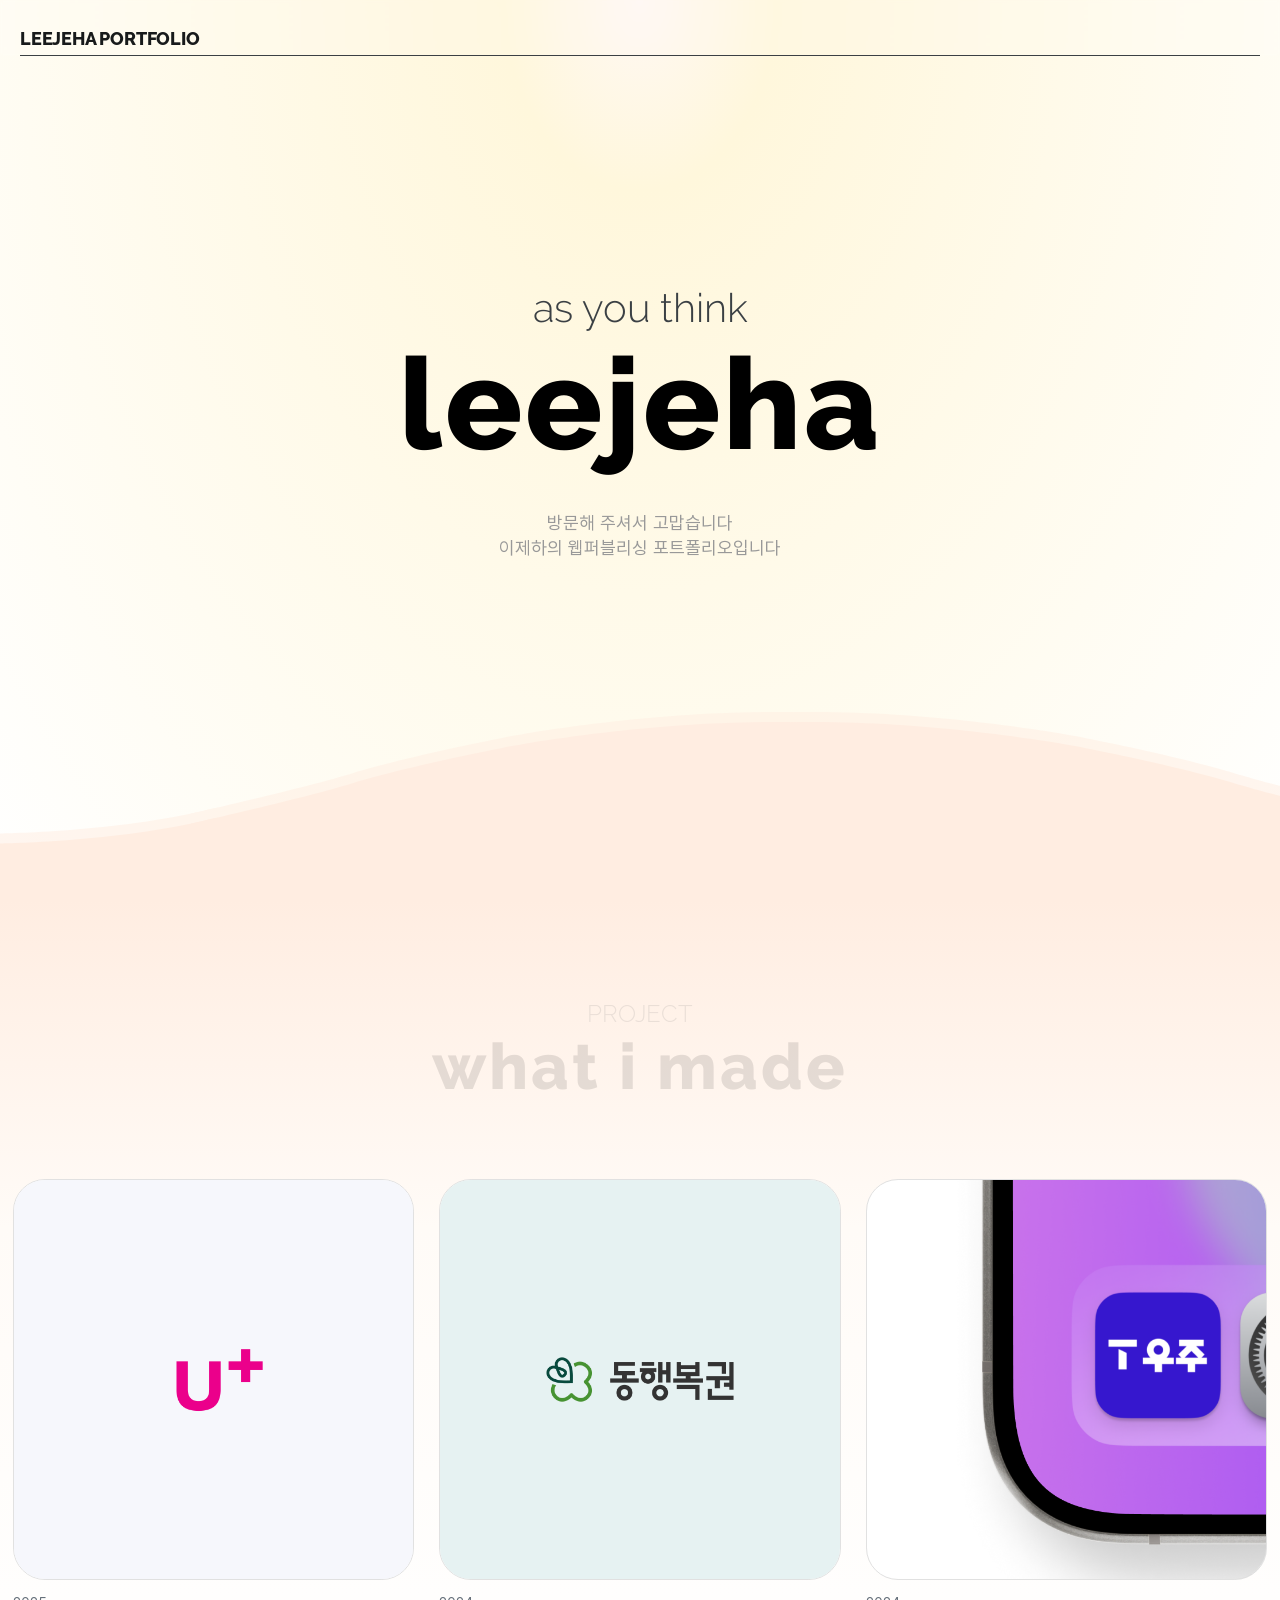
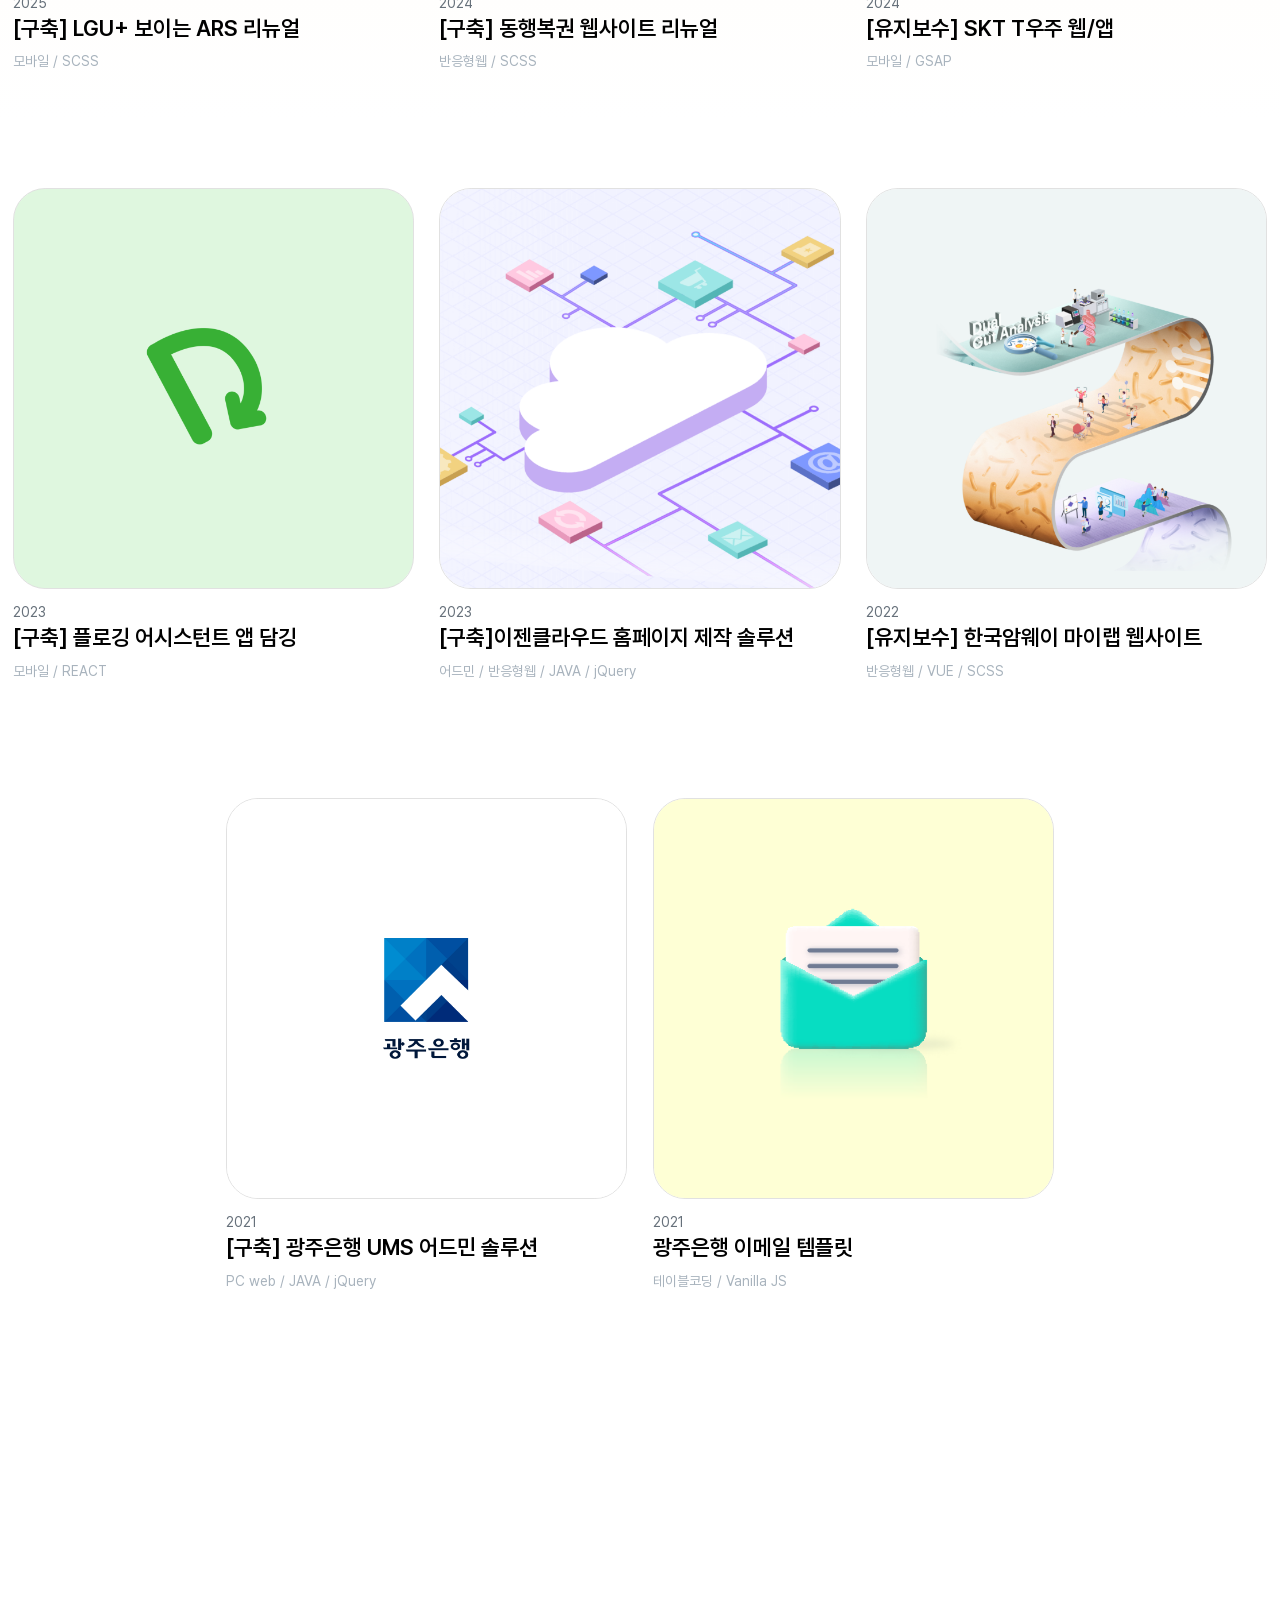
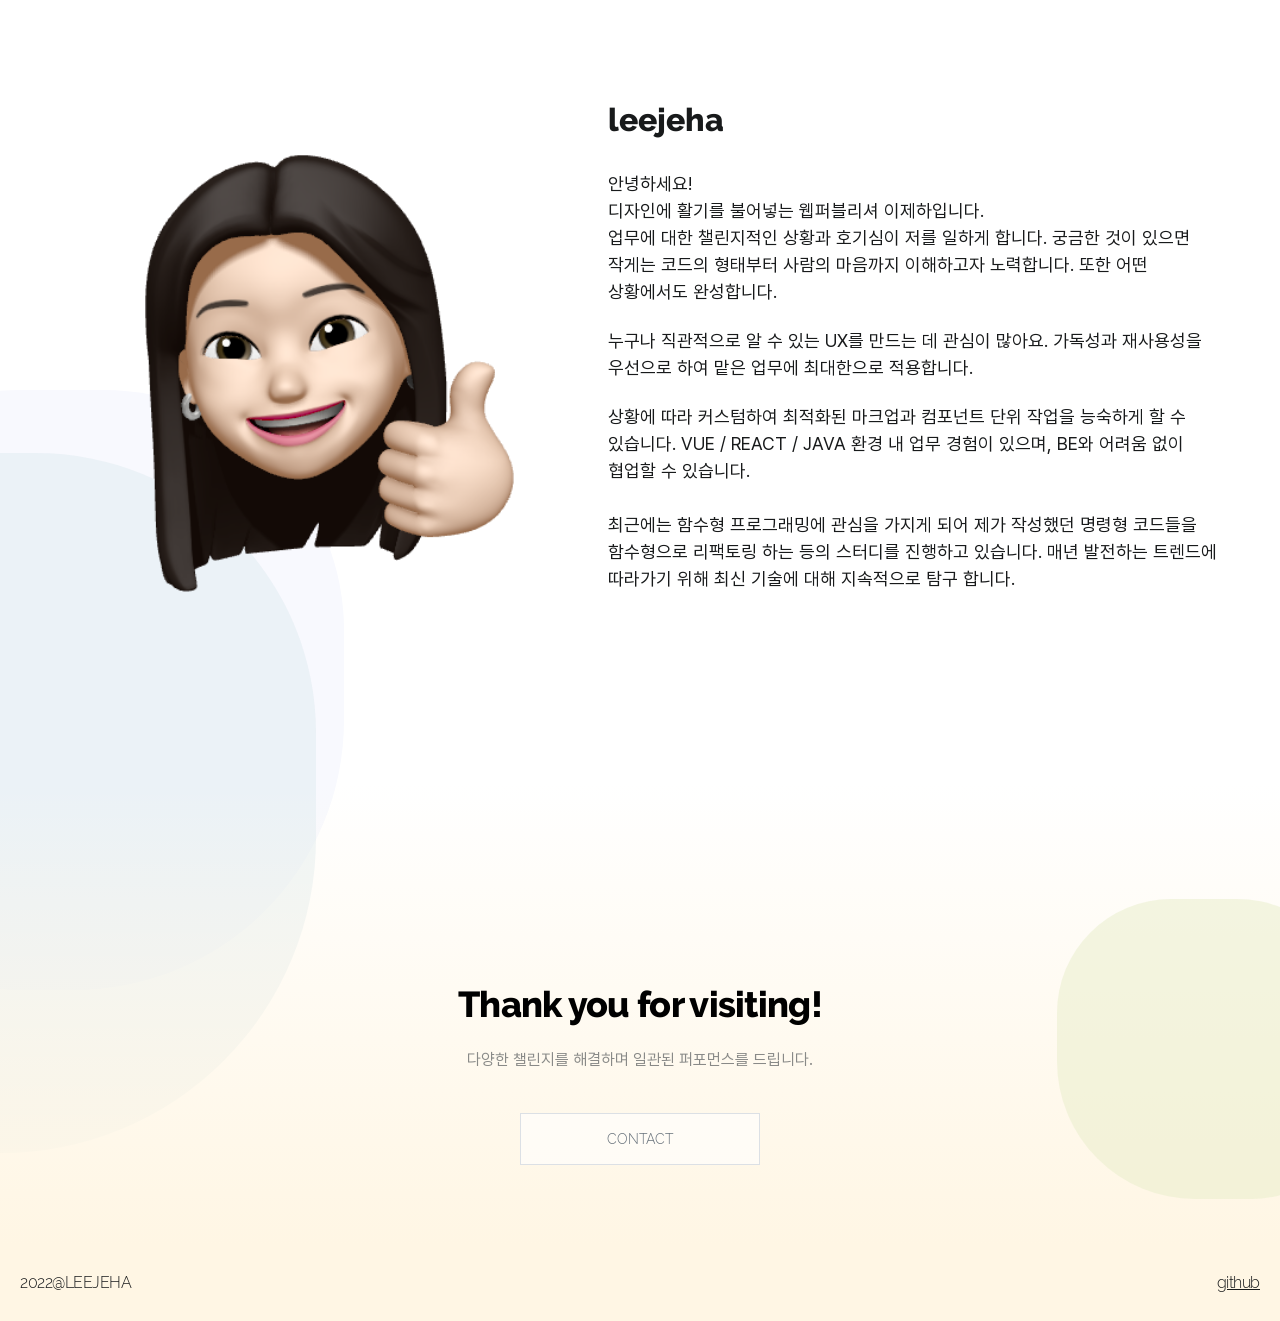
==== index.html @ d9516c5d "section profile 문구수정 2" ====
<!DOCTYPE html>
<html lang="ko">
  <head>
    <meta charset="UTF-8">
    <meta http-equiv="x-ua-compatible" content="IE=EDGE">
    <meta name="viewport" content="width=device-width, initial-scale=1">
    <meta name="Author" content="이제하leejeha">
    <meta name="keywords" content="웹퍼블리싱 , web publishing , 반응형 웹, 반응형 , 마크업, 이제하의 포트폴리오 , 웹 퍼블리셔 , 경력 웹 퍼블리셔 , 포트폴리오 , 웹 퍼블리싱 포트폴리오, 웹 퍼블리셔 포트폴리오 , UI , UX">
    <meta name="description" content="웹퍼블리셔 이제하의 포트폴리오입니다. 궁금하지 않더라도 한번쯤 방문 해보실래요?">
    <title>LeeJeha portfolio</title>
    <link rel="apple-touch-icon" sizes="120x120" href="apple-touch-icon.png">
    <link rel="icon" type="image/png" sizes="32x32" href="favicon-32x32.png">
    <link rel="icon" type="image/png" sizes="16x16" href="favicon-16x16.png">
    <link rel="shortcut icon" href="favicon.ico" type="image/x-icon">

    <link rel="stylesheet" href="css/common.css">
    <link rel="stylesheet" href="css/main.css">

    <script src="js/jquery-3.4.1.min.js"></script>
    <script src="js/jquery-migrate-1.4.1.min.js"></script>
    <script src="js/main.js"></script>
    <script async>
      window.onload = function(){
        $("#loading").hide();
      }
    </script>
  </head>
  <body>
    <div id="loading" class="load-bg">
      <img src="img/loading.gif" alt="loading" width="100" height="100">
    </div>
    <div id="wrap">

		<div class="header-container">
			<header class="main-header">
				<h1 class="txt-logo">
					<a href="/" class="">LEEJEHA PORTFOLIO</a>
				</h1>
				<nav class="gnb-list">
					<ul>
						<li></li>
						<li></li>
						<li></li>
					</ul>
				</nav>
			</header>
		</div>
	
		<main class="content-container">
			<section class="section-cont intro">
				<div class="title-wrap box-ani tran02">
					<span class="title-sub">as you think</span>
					<strong class="title-main">leejeha</strong>
					<div class="desc-wrap">
						<p class="txt-desc">
							방문해 주셔서 고맙습니다<br />
							이제하의 웹퍼블리싱 포트폴리오입니다
						</p>
					</div>
				</div>
				<div class="ani-base">
					<div class="ani-wave"></div>
					<div class="ani-wave"></div>
				</div>
			</section>
	
			<section class="section-cont project">
				<div class="title-wrap box-ani top-bottom tran02">
					<strong class="title-sub">PROJECT</strong>
					<strong class="title-main">what i made</strong>
				</div>
				<div class="project-container">
					<ul class="list-project box-ani top-bottom">
						<li>
							<a href="https://panoramic-vertebra-c48.notion.site/LGU-ARS-1-1ebea56a528d80638b5bedf749637df4?pvs=4">
								<div class="thumb-box">
									<img src="./img/thumb/thumb_lgu.png" alt="lgu">
								</div>
								<div class="thumb-title-box">
									<span class="project-year">2025</span>
									<strong class="thumb-title">[구축] LGU+ 보이는 ARS 리뉴얼</strong>
									<p class="desc">모바일 / SCSS</p>
								</div>
							</a>
						</li>
						<li>
							<a href="https://panoramic-vertebra-c48.notion.site/1ebea56a528d80deb8c7caf7f2afd7ff?pvs=4">
								<div class="thumb-box">
									<img src="./img/thumb/thumb_dhbk.png" alt="동행복권">
								</div>
								<div class="thumb-title-box">
									<span class="project-year">2024</span>
									<strong class="thumb-title">[구축] 동행복권 웹사이트 리뉴얼</strong>
									<p class="desc">반응형웹 / SCSS</p>
								</div>
							</a>
						</li>

						<li>
							<a href="https://panoramic-vertebra-c48.notion.site/T-1ebea56a528d802996a1d77fb3125028?pvs=4">
								<div class="thumb-box">
									<img src="./img/thumb/thumb_tuniv.png" alt="플엑">
								</div>
								<div class="thumb-title-box">
									<span class="project-year">2024</span>
									<strong class="thumb-title">[유지보수] SKT T우주 웹/앱</strong>
									<p class="desc">모바일 / GSAP</p>
								</div>
							</a>
						</li>

						<li>
							<a href="https://panoramic-vertebra-c48.notion.site/1ebea56a528d808cac7fdbbd32b1e789?pvs=4">
								<div class="thumb-box">
									<img src="./img/thumb/thumb_dam.png" alt="담깅">
								</div>
								<div class="thumb-title-box">
									<span class="project-year">2023</span>
									<strong class="thumb-title">[구축] 플로깅 어시스턴트 앱 담깅</strong>
									<p class="desc">모바일 / REACT</p>
								</div>
							</a>
						</li>
						<li>
							<a href="https://panoramic-vertebra-c48.notion.site/1ebea56a528d80348ac6c0e8b8ece196?pvs=4">
								<div class="thumb-box">
										<img src="./img/thumb/thumb_ez.png" alt="이젠클라우드">
								</div>
								<div class="thumb-title-box">
									<span class="project-year">2023</span>
									<strong class="thumb-title">[구축]이젠클라우드 홈페이지 제작 솔루션</strong>
									<p class="desc">어드민 / 반응형웹 / JAVA / jQuery</p>
								</div>
							</a>
						</li>
						<li>
							<a href="https://panoramic-vertebra-c48.notion.site/1ebea56a528d8080a77ef21197bda5a1?pvs=4">
								<div class="thumb-box">
									<img src="./img/thumb/thumb_mlb.png" alt="마이랩">
								</div>
								<div class="thumb-title-box">
									<span class="project-year">2022</span>
									<strong class="thumb-title">[유지보수] 한국암웨이 마이랩 웹사이트</strong>
									<p class="desc">반응형웹 / VUE / SCSS</p>
								</div>
							</a>
						</li>
						<li>
							<a href="https://panoramic-vertebra-c48.notion.site/1ebea56a528d800da89bf86346182e1b?pvs=4">
								<div class="thumb-box">
									<img src="./img/thumb/thumb_kj.png" alt="광주은행">
								</div>
								<div class="thumb-title-box">
									<span class="project-year">2021</span>
									<strong class="thumb-title">[구축] 광주은행 UMS 어드민 솔루션</strong>
									<p class="desc">PC web / JAVA / jQuery</p>
								</div>
							</a>
						</li>
						<li>
							<a href="https://panoramic-vertebra-c48.notion.site/1ebea56a528d80198fefce90e5292484?pvs=4">
								<div class="thumb-box">
									<img src="./img/thumb/thumb_kjmail.png" alt="이메일템플릿">
								</div>
								<div class="thumb-title-box">
									<span class="project-year">2021</span>
									<strong class="thumb-title">광주은행 이메일 템플릿</strong>
									<p class="desc">테이블코딩 / Vanilla JS</p>
								</div>
							</a>
						</li>
					</ul>
				</div>
			</section>
	
			<section class="section-cont profile">
				<div class="profile-wrap">
					<div class="thumb-box box-ani bottom-top">
						<img src="./img/mimo_0419-3.png" alt="프로필">
					</div>
					<div class="profile-txt-box box-ani bottom-top tran06">
						<div class="profile-title">
							<strong>leejeha</strong>
						</div>
						<p>
							안녕하세요!<br />
							디자인에 활기를 불어넣는 웹퍼블리셔 이제하입니다.<br />
							업무에 대한 챌린지적인 상황과 호기심이 저를 일하게 합니다. 궁금한 것이 있으면 작게는 코드의 형태부터 사람의 마음까지 이해하고자 노력합니다.
							또한 어떤 상황에서도 완성합니다.
						</p>
						<p>
							누구나 직관적으로 알 수 있는 UX를 만드는 데 관심이 많아요.
							가독성과 재사용성을 우선으로 하여 맡은 업무에 최대한으로 적용합니다.
						</p>
						<p>
							상황에 따라 커스텀하여 최적화된 마크업과 컴포넌트 단위 작업을 능숙하게 할 수 있습니다.
							VUE / REACT / JAVA 환경 내 업무 경험이 있으며, BE와 어려움 없이 협업할 수 있습니다.
							<br />
							<br />
							최근에는 함수형 프로그래밍에 관심을 가지게 되어 제가 작성했던 명령형 코드들을 함수형으로 리팩토링 하는 등의 스터디를 진행하고 있습니다.
							매년 발전하는 트렌드에 따라가기 위해 최신 기술에 대해 지속적으로 탐구 합니다.
						</p>
					</div>
				</div>
			</section>

			<section class="section-cont contact">
				<div class="contact-wrap">
					<h2 class="title-main box-ani top-bottom">Thank you for visiting!</h2>
					<p class="title-sub box-ani bottom-top">
						다양한 챌린지를 해결하며 일관된 퍼포먼스를 드립니다.
					</p>
					<a href="mailto:leejeha.dev@gmail.com" class="btn big">
						<span class="txt">
							CONTACT
						</span>
						<span class="btn-bg"></span>
					</a>
				</div>
			</section>

		</main>
	
		<footer class="footer">
			<p class="txt-copyright">2022@LEEJEHA</p>
			<div class="link-wrap">
				<a href="https://github.com/jeha-dev" target="_blank">github</a>
			</div>
		</footer>

    </div>
  </body>

</html>
---- css/common.css ----
@charset "UTF-8";
/*======================================
	Reset
======================================*/
/* http://meyerweb.com/eric/tools/css/reset/ 
	v2.0 | 20110126
	License: none (public domain)
*/
html, body, div, span, applet, object, iframe,
h1, h2, h3, h4, h5, h6, p, blockquote, pre,
a, abbr, acronym, address, big, cite, code,
del, dfn, em, img, ins, kbd, q, s, samp,
small, strike, strong, sub, sup, tt, var,
b, u, i, center,
dl, dt, dd, ol, ul, li,
fieldset, form, label, legend,
table, caption, tbody, tfoot, thead, tr, th, td,
article, aside, canvas, details, embed,
figure, figcaption, footer, header, hgroup,
menu, nav, output, ruby, section, summary,
time, mark, audio, video {
  margin: 0;
  padding: 0;
  border: 0;
  vertical-align: baseline;
  box-sizing: border-box;
  -webkit-box-sizing: border-box;
  -moz-box-sizing: border-box;
}

/* HTML5 display-role reset for older browsers */
article, aside, details, figcaption, figure,
footer, header, hgroup, menu, nav, section {
  display: block;
}

body {
  line-height: 1;
}

ol, ul, dl, li {
  list-style: none;
  margin-block-start: 0;
  margin-block-end: 0;
  margin-bottom: 0;
  padding-inline-start: 0;
}

blockquote, q {
  quotes: none;
}

blockquote:before, blockquote:after, q:before, q:after {
  content: "";
  content: none;
}

table {
  border-collapse: collapse;
  border-spacing: 0;
  vertical-align: middle;
}

i, em, address {
  font-style: normal;
  font-weight: normal;
}

input, textarea, select, button {
  vertical-align: middle;
}

input {
  padding: 0;
}

input:focus {
  outline: none;
}

a {
  text-decoration: none;
  color: inherit;
}

legend {
  font-size: 0;
  text-indent: -9999px;
}

@font-face {
  font-family: "Pretendard";
  font-weight: 900;
  src: url(../font/Pretendard-Black.woff2) format("woff2");
}
@font-face {
  font-family: "Pretendard";
  font-weight: 700;
  src: url(../font/Pretendard-Bold.woff2) format("woff2");
}
@font-face {
  font-family: "Pretendard";
  font-weight: 600;
  src: url(../font/Pretendard-SemiBold.woff2) format("woff2");
}
@font-face {
  font-family: "Pretendard";
  font-weight: 500;
  src: url(../font/Pretendard-Medium.woff2) format("woff2");
}
@font-face {
  font-family: "Pretendard";
  font-weight: 400;
  src: url(../font/Pretendard-Regular.woff2) format("woff2");
}
/* Raleway */
@font-face {
  font-family: "Raleway";
  font-style: normal;
  font-weight: 300;
  src: url(../font/Raleway-Light.woff2) format("woff2");
}
@font-face {
  font-family: "Raleway";
  font-style: normal;
  font-weight: 800;
  src: url(../font/Raleway-ExtraBold.woff2) format("woff2");
}
/* ============= mixin 모음 ============= */
/* ============= mixin 모음 ============= */
.btn {
  position: relative;
  overflow: hidden;
  display: flex;
  align-items: center;
  justify-content: center;
  flex-direction: row;
  height: 3.8rem;
  line-height: 38px;
  padding: 0 12px;
  background: rgba(255, 255, 255, 0.6);
  vertical-align: middle;
  border: 0.1rem solid #DCE0E5;
}
.btn .txt {
  position: relative;
  color: #66707A;
  font-family: "Raleway";
  font-style: normal;
  font-weight: 300;
  font-size: 1.4rem;
  text-align: center;
  z-index: 1;
}
.btn .btn-bg {
  position: absolute;
  top: 0;
  left: 0;
  width: 100%;
  height: 100%;
  background: rgb(255, 255, 255);
  transform: translateX(-100%);
  transition: transform 0.3s cubic-bezier(0.5, 1, 0.89, 1);
  z-index: 0;
}
.btn:active, .btn:hover {
  border-color: #3B4044;
}
.btn:active .txt, .btn:hover .txt {
  color: #181A1B;
}
.btn:active .btn-bg, .btn:hover .btn-bg {
  transform: translateX(0);
}

.btn.big {
  min-width: 24rem;
  height: 5.2rem;
  font-size: 1.6rem;
  margin: auto;
}

/* text-link */
.text-link {
  position: absolute;
  bottom: -60px;
  left: 0;
  text-align: left;
  color: rgb(249, 152, 78);
  font-size: 1.6rem;
  font-family: "Pretendard";
  font-weight: 500;
  text-decoration: underline;
}
@media screen and (max-width: 720px) {
  .text-link {
    bottom: -5%;
  }
}

/* ============= mixin 모음 ============= */
/* scroll  common animation */
.box-ani {
  -webkit-transition: transform 1s ease, opacity 1s ease;
  -moz-transition: transform 1s ease, opacity 1s ease;
  -ms-transition: transform 1s ease, opacity 1s ease;
  -o-transition: transform 1s ease, opacity 1s ease;
  transition: transform 1s ease, opacity 1s ease;
  opacity: 0;
}

.tran02 {
  -webkit-transition-delay: 0.28s;
  -moz-transition-delay: 0.28s;
  -ms-transition-delay: 0.28s;
  -o-transition-delay: 0.28s;
  transition-delay: 0.28s;
}

.tran04 {
  -webkit-transition-delay: 0.4s;
  -moz-transition-delay: 0.4s;
  -ms-transition-delay: 0.4s;
  -o-transition-delay: 0.4s;
  transition-delay: 0.4s;
}

.tran06 {
  -webkit-transition-delay: 0.6s;
  -moz-transition-delay: 0.6s;
  -ms-transition-delay: 0.6s;
  -o-transition-delay: 0.6s;
  transition-delay: 0.6s;
}

.bottom-top {
  transform: translate(0, 30px);
  -webkit-transform: translate(0, 30px);
  -moz-transform: translate(0, 30px);
  -ms-transform: translate(0, 30px);
  -o-transform: translate(0, 30px);
}

.left-right {
  transform: translate(50px, 0);
  -webkit-transform: translate(50px, 0);
  -moz-transform: translate(50px, 0);
  -ms-transform: translate(50px, 0);
  -o-transform: translate(50px, 0);
}

.right-left {
  transform: translate(30px, 0);
  -webkit-transform: translate(30px, 0);
  -moz-transform: translate(30px, 0);
  -ms-transform: translate(30px, 0);
  -o-transform: translate(30px, 0);
}

.top-bottom {
  transform: translate(0, 50px);
  -webkit-transform: translate(0, 50px);
  -moz-transform: translate(0, 50px);
  -ms-transform: translate(0, 50px);
  -o-transform: translate(0, 50px);
}

.aniload {
  transform: translate(0, 0);
  -webkit-transform: translate(0, 0);
  -moz-transform: translate(0, 0);
  -ms-transform: translate(0, 0);
  -o-transform: translate(0, 0);
  opacity: 1;
}

/* ============= mixin 모음 ============= */
/* form reset */
input, select, textarea {
  background: transparent;
  border: none;
}

input {
  margin: 0;
  padding: 0;
}

input:disabled {
  opacity: 1;
}

input::-webkit-outer-spin-button,
input::-webkit-inner-spin-button {
  -webkit-appearance: none;
  margin: 0;
}

input[type=number] {
  -moz-appearance: textfield;
}

textarea {
  width: 100%;
  height: 120px;
  padding: 10px;
  color: #2e2e2e;
  font-size: 1.6rem;
  font-weight: 500;
  border-bottom: 0.2rem solid #3e3e3e;
  resize: none;
  overflow-y: auto;
}

input[type=text], input[type=password], input[type=number], input[type=email], input[type=search] {
  width: 100%;
  height: 40px;
  padding: 0 10px;
  color: #2e2e2e;
  font-size: 1.6rem;
  font-weight: 500;
  vertical-align: middle;
  border-bottom: 0.2rem solid #3e3e3e;
}

input[type=text]::placeholder, input[type=password]::placeholder, input[type=number]::placeholder, input[type=email]::placeholder, input[type=search]::placeholder, textarea::placeholder {
  color: #2e2e2e;
  font-weight: 500;
}

@media screen and (max-width: 720px) {
  textarea,
  input[type=text], input[type=password], input[type=number], input[type=email], input[type=search] {
    font-size: 1.3rem;
    font-weight: 300;
    border-bottom: 0.2rem solid #3e3e3e;
  }
  input[type=text], input[type=password], input[type=number], input[type=email], input[type=search] {
    margin-bottom: 8px;
  }
}
/* ============= mixin 모음 ============= */
/* header */
.header-container {
  position: fixed;
  top: 0;
  left: 0;
  width: 100%;
  max-width: var(--max-devicewidth);
  height: max-content;
  padding-right: 20px;
  padding-left: 20px;
  background-color: rgba(255, 255, 255, 0.12);
  -webkit-backdrop-filter: blur(0.18rem);
  backdrop-filter: blur(0.18rem);
  z-index: 100;
}

.main-header {
  display: flex;
  align-items: center;
  justify-content: space-between;
  flex-direction: row;
  column-gap: 3px;
  max-width: 100%;
  min-height: 56px;
  max-height: 100%;
  margin: 0 auto;
  padding-top: 22px;
  border-bottom: 0.1rem solid #3B4044;
  transition: transform 0.4s ease-in;
}
.main-header .txt-logo a {
  color: #181A1B;
  font-family: "Raleway";
  font-style: normal;
  font-weight: 800;
  font-size: 1.8rem;
  line-height: var(--lh-120);
  letter-spacing: -0.2px;
}
.main-header .link-email {
  color: #181A1B;
  font-family: "Raleway";
  font-style: normal;
  font-weight: 300;
  font-size: 1.6rem;
}
.main-header .link-email::before {
  content: "";
  display: none;
  width: 24px;
  height: 24px;
  background: url("../img/icon/ico_mail_black.svg") no-repeat bottom/100%;
  vertical-align: middle;
}

@media (max-width: 720px) {
  .header-container {
    padding-left: 16px;
    padding-right: 16px;
  }
  .main-header {
    min-width: 100%;
    max-width: 100%;
    height: 50px;
    margin: 0 auto;
    padding-top: 16px;
  }
  .main-header .logo a {
    font-size: 1.7rem;
  }
  .main-header .link-email {
    font-size: 0;
  }
  .main-header .link-email::before {
    content: "";
    display: inline-block;
  }
}
/* ============= mixin 모음 ============= */
/* footer */
.footer {
  width: 100%;
  padding: 30px 20px;
  background-color: #FFF6E4;
  display: flex;
  align-items: center;
  justify-content: space-between;
  flex-direction: row;
}
.footer .txt-copyright,
.footer .link-wrap a {
  color: #181A1B;
  font-family: "Raleway";
  font-style: normal;
  font-weight: 300;
  font-size: 1.6rem;
  letter-spacing: -0.03em;
}
.footer .link-wrap a {
  margin-left: auto;
  text-decoration: underline;
}

@media (max-width: 720px) {
  .footer {
    padding: 20px 16px;
  }
  .footer .txt-copyright,
  .footer .link-wrap a {
    font-size: 14px;
  }
}
/* ============= mixin 모음 ============= */
/* popup */
.poplayer {
  display: none;
  position: fixed;
  top: 50%;
  right: 0;
  left: 50%;
  bottom: 0;
  transform: translateX(-50%) translateY(-50%);
  width: 680px;
  max-width: 680px;
  height: 600px;
  text-align: center;
  z-index: 100;
}

.poplayer.open {
  display: block;
}

.poplayer .popcont {
  display: flex;
  flex-direction: column;
  max-width: 100%;
  max-height: 600px;
  background-color: #fff;
  border-radius: 12px;
  box-shadow: 0px 6px 12px rgba(0, 0, 0, 0.2);
  overflow-y: auto;
}

.poplayer .popcont::-webkit-scrollbar {
  width: 2px;
}

.poplayer .popcont::-webkit-scrollbar-thumb {
  background-color: #ccc;
  border-radius: 30px;
}

.poplayer .popcont::-webkit-scrollbar-track {
  background-color: #fff;
}

.pop_desc .thumb-box {
  display: flex;
  justify-content: center;
  align-items: center;
  width: 100%;
  margin-bottom: 10px;
  border-top-right-radius: 0;
  background-color: #fff;
}

.pop_desc .port_detail {
  width: 100%;
  height: auto;
  padding: 12px 20px 12px 20px;
  background-color: #fff;
  text-align: left;
}

.pop_desc .port_detail .title {
  margin-bottom: 12px;
  padding-right: 22px;
  font-size: 2.2rem;
  font-weight: 600;
  text-align: left;
}

.pop_desc .port_detail dd {
  font-size: 1.5rem;
  margin-bottom: 15px;
}

.pop_desc .port_detail .unit_name {
  margin-bottom: 6px;
  color: #333;
  font-weight: 500;
}

.pop_desc .port_detail .unit_cont {
  color: #777;
}

.pop_desc .port_detail dd:last-child {
  margin-top: 48px;
}

.pop_desc .port_detail dd:last-child .desc {
  line-height: 28px;
  font-size: 1.7rem;
}

.pop_desc .btn_link {
  margin-top: 0;
}

.poplayer .btn_popclose {
  display: block;
  position: absolute;
  right: 10px;
  top: 10px;
  width: 30px;
  height: 30px;
  border-radius: 50%;
  background: rgba(3, 3, 3, 0.16) url("../img/icon/close.png") no-repeat center/18px;
}

/* ============= mixin 모음 ============= */
/* loading */
.load-bg {
  display: flex;
  justify-content: center;
  align-items: center;
  position: fixed;
  top: 0;
  left: 0;
  width: 100%;
  height: 100%;
  background-color: rgba(0, 0, 0, 0.78);
  text-align: center;
  z-index: 999;
}
.load-bg img {
  z-index: 1000;
}

/* ============= mixin 모음 ============= */
:root {
  /* font style - line height */
  --lh-150: 150%;
  --lh-140: 140%;
  --lh-130: 130%;
  --lh-120: 120%;
  /* iOS 웹뷰 safe area inset  */
  --dt-safeTop: env(safe-area-inset-top);
  --dt-safeBottom: env(safe-area-inset-bottom);
  --dt-safeRight: env(safe-area-inset-right);
  --dt-safeLeft: env(safe-area-inset-left);
  /* viewport */
  --vh: 100%;
  --max-devicewidth: 100vw;
}

html {
  font-size: 10px;
  scroll-behavior: inherit !important;
  overscroll-behavior: inherit !important;
}

* {
  box-sizing: border-box;
  padding: 0;
  margin: 0;
  -webkit-font-smoothing: antialiased;
  -webkit-text-size-adjust: none;
  -moz-text-size-adjust: none;
  text-size-adjust: none;
}

html, body {
  word-wrap: break-word;
  word-break: keep-all;
}

body {
  word-break: keep-all;
  font-family: "Pretendard", system-ui, sans-serif;
}

main, section {
  position: relative;
}

img {
  -webkit-user-drag: none;
  -khtml-user-drag: none;
  -moz-user-drag: none;
  -o-user-drag: none;
  user-drag: none;
}

/* thumbnail */
.thumb-box {
  overflow: hidden;
  background-color: #fff;
  border-radius: 8%;
  border: 0.1rem solid #e1e1e1;
  aspect-ratio: 1/1;
  cursor: pointer;
}
.thumb-box img {
  width: 100%;
  max-width: 100%;
  transform: scale(1);
  transition: transform 0.3s cubic-bezier(0.45, 0, 0.55, 1);
}

/* layout */
.content-container.details {
  background: linear-gradient(#fff3e1 0%, #fffbf7 40%, #fff 100%);
}
.content-container.details > section {
  max-width: 128rem;
  margin: 0 auto;
}
.content-container.details > section.other-project-link {
  max-width: 100%;
}
.content-container.details .contact:before {
  display: none;
}

.section-cont > *:not(.title-wrap) {
  position: relative;
  z-index: 1;
}
.section-cont .title-wrap {
  margin-bottom: 80px;
}
.section-cont .title-sub {
  display: inline-block;
  width: 100%;
  margin-bottom: 6px;
  color: #3B4044;
  font-family: "Raleway";
  font-style: normal;
  font-weight: 300;
  font-size: 2.4rem;
  text-align: center;
  line-height: var(--lh-120);
  opacity: 0.1;
}
.section-cont .title-main {
  display: flex;
  flex-direction: column;
  color: #000000;
  font-family: "Raleway";
  font-style: normal;
  font-weight: 800;
  font-size: 6.4rem;
  letter-spacing: 0.3rem;
  opacity: 0.1;
}
.section-cont.intro {
  display: flex;
  flex-direction: column;
  justify-content: center;
}
.section-cont.intro .title-wrap {
  width: 100%;
  max-width: 128rem;
  margin: 0 auto;
  text-align: center;
}
.section-cont.intro .title-wrap strong {
  font-size: 12.8rem;
  opacity: 1;
}
.section-cont.intro .title-wrap .title-sub {
  margin-bottom: 8px;
  font-size: 4rem;
  opacity: 1;
}
.section-cont.intro .title-wrap .desc-wrap {
  width: 38%;
  margin: 42px auto 0;
}
.section-cont.intro .title-wrap .desc-wrap .txt-desc {
  color: #999;
  font-size: 1.8rem;
  font-weight: 300;
  font-family: "Pretendard";
  line-height: var(--lh-140);
}
.section-cont.intro .title-wrap.aniload {
  transform: translate(0, 8%);
  -webkit-transform: translate(0, 8%);
}
.section-cont.details-intro {
  padding-top: 200px;
  padding-bottom: 20px;
  overflow: hidden;
}

/* contact */
.contact {
  max-width: 100%;
  height: 100%;
  margin: 0 auto;
  background: linear-gradient(transparent, #FFF6E4);
  text-align: center;
  z-index: 1;
}
.contact .contact-wrap {
  display: flex;
  flex-direction: column;
  row-gap: 10px;
  padding: 200px 20px 80px;
  overflow: hidden;
}
.contact .contact-wrap:before {
  content: "";
  display: block;
  position: absolute;
  right: -6%;
  bottom: 10%;
  width: 30rem;
  height: 30rem;
  background-color: rgba(231, 238, 202, 0.5);
  border-top-left-radius: 38%;
  border-top-right-radius: 40%;
  border-bottom-left-radius: 46%;
  border-bottom-right-radius: 35%;
  z-index: 1;
  animation: waves 6s cubic-bezier(0.3, 0.45, 0.54, 0.42) infinite;
}
.contact .title-main {
  margin-bottom: 14px;
  font-size: 3.6rem;
  letter-spacing: -0.07rem;
  line-height: var(--lh-120);
  opacity: 1;
}
.contact .title-sub {
  margin-bottom: 32px;
  font-family: "Pretendard";
  font-weight: 400;
  font-size: 1.6rem;
  line-height: var(--lh-130);
  opacity: 0.6;
}

/* responsive */
@media (max-width: 980px) {
  .section-cont .title-wrap {
    margin-bottom: 32px;
  }
  .section-cont.intro .title-wrap {
    max-width: 100%;
    text-align: left;
    padding-right: 20px;
    padding-left: 60px;
  }
  .section-cont.intro .title-wrap strong {
    font-size: 16.8vw;
  }
  .section-cont.intro .title-wrap .title-sub {
    text-align: left;
    font-size: 5.888vw;
  }
  .section-cont.intro .title-wrap .desc-wrap {
    width: max-content;
    margin-left: auto;
    margin-right: unset;
    padding-right: 60px;
  }
  .section-cont.intro .title-wrap .desc-wrap .txt-desc {
    text-align: left;
  }
  /* contact */
  .contact {
    max-width: 100%;
    height: 100%;
    margin: 0 auto;
    background: linear-gradient(transparent, #FFF6E4);
    text-align: center;
    z-index: 1;
  }
  .contact .contact-wrap {
    display: flex;
    flex-direction: column;
    row-gap: 10px;
    padding: 200px 20px 80px;
    overflow: hidden;
  }
  .contact .contact-wrap:before {
    content: "";
    display: block;
    position: absolute;
    right: -10%;
    bottom: 12%;
    width: 25rem;
    height: 25rem;
    border-top-left-radius: 46%;
    border-top-right-radius: 40%;
    border-bottom-left-radius: 46%;
    border-bottom-right-radius: 45%;
    z-index: 0;
  }
  .contact .title-main {
    margin-bottom: 14px;
    font-size: 6.5vw;
    letter-spacing: -0.07rem;
    opacity: 1;
  }
  .contact .title-sub {
    margin-bottom: 32px;
    font-size: 1.8rem;
    line-height: var(--lh-130);
    opacity: 0.6;
  }
}
@media (max-width: 560px) {
  .section-cont .title-main {
    font-size: 4.4rem;
    letter-spacing: -0.02rem;
  }
  .section-cont .title-sub {
    font-size: 2.2rem;
  }
  .section-cont.intro {
    align-items: center;
  }
  .section-cont.intro .title-wrap {
    padding-left: 20px;
  }
  .section-cont.intro .title-wrap strong {
    font-size: 7.2rem;
  }
  .section-cont.intro .title-wrap .title-sub {
    font-size: 2.8rem;
  }
  .section-cont.intro .title-wrap .desc-wrap {
    margin-top: 24px;
    padding-right: 10px;
  }
  .section-cont.intro .title-wrap .desc-wrap .txt-desc {
    text-align: left;
    font-size: 1.6rem;
  }
  /* contact */
  .contact {
    max-width: 100%;
    height: 100%;
    margin: 0 auto;
    background: linear-gradient(transparent, #FFF6E4);
    text-align: center;
    z-index: 1;
  }
  .contact .contact-wrap {
    padding: 180px 16px 120px;
  }
  .contact .contact-wrap:before {
    content: "";
    right: -16%;
    bottom: 10%;
    width: 20rem;
    height: 20rem;
  }
  .contact .title-main {
    font-size: 4rem;
    margin-bottom: 14px;
  }
  .contact .title-sub {
    font-size: 1.6rem;
  }
}
---- css/main.css ----
@charset "UTF-8";
/* ============= mixin 모음 ============= */
/* main Animation - wave */
.intro {
  width: 100%;
  height: 100vh;
  max-height: 100%;
  padding-bottom: 100px;
  background: radial-gradient(ellipse at top, rgb(255, 248, 243) 0%, rgb(255, 247, 220) 15%, #fff 100%);
  overflow: hidden;
}
.intro .ani-base {
  position: absolute;
  bottom: 0;
  left: 0;
  width: 100%;
  height: 2%;
  background: #FFEDE1;
  z-index: 1;
}
.intro .ani-base .ani-wave {
  position: absolute;
  top: -170px;
  opacity: 0.5;
  width: 640rem;
  height: 19.8rem;
  background: url("../img/bg_wave.svg") repeat-x;
  z-index: 0;
  animation: rolling 7s cubic-bezier(0.24, 0.45, 0.68, 0.42) infinite;
  transform: translate3d(0, 0, 0);
}
.intro .ani-base .ani-wave:nth-child(2) {
  top: -160px;
  opacity: 1;
  z-index: 1;
  animation: rolling 7s cubic-bezier(0.34, 0.45, 0.62, 0.42) -0.12s infinite, swelling 7s infinite;
}

/* 좌우 이동 */
@keyframes rolling {
  0% {
    margin-left: 0;
  }
  100% {
    margin-left: -1600px;
  }
}
/* 수직운동 */
@keyframes swelling {
  0% {
    transform: translate3d(0, -20px, 0);
  }
  50% {
    transform: translate3d(0, 10px, 0);
  }
  100% {
    transform: translate3d(0, -20px, 0);
  }
}
/* project */
.project {
  display: flex;
  flex-direction: column;
  justify-content: center;
  align-items: center;
  height: auto;
  padding-top: 100px;
}
.project:before {
  content: "";
  position: absolute;
  top: 0;
  width: 100%;
  height: 82rem;
  background: linear-gradient(#FFEDE1 0%, #fffbf7 40%, #fff 100%);
  z-index: 0;
}
.project .project-container {
  max-width: 128rem;
}

@media (any-hover: none) {
  .list-project:hover .thumb-box img, .list-project:active .thumb-box img {
    transform: unset;
  }
}
.list-project {
  position: relative;
  display: flex;
  align-items: flex-start;
  justify-content: center;
  flex-direction: row;
  flex-wrap: wrap;
  z-index: 3;
}
.list-project li {
  width: 31.333%;
  margin-left: 1%;
  margin-right: 1%;
  margin-bottom: 120px;
}
.list-project li:hover .thumb-box img, .list-project li:active .thumb-box img {
  transform: scale(1.1);
}
.list-project .thumb-title-box {
  display: flex;
  flex-direction: column;
  align-items: flex-start;
  gap: 4px;
  margin-top: 16px;
}
.list-project .thumb-title-box .project-year {
  color: #66707A;
  font-family: "Pretendard";
  font-weight: 400;
  font-size: 1.4rem;
}
.list-project .thumb-title-box .thumb-title {
  margin-bottom: 8px;
  font-family: "Pretendard";
  font-weight: 600;
  font-size: 2.2rem;
  line-height: var(--lh-130);
}
.list-project .thumb-title-box .desc {
  color: #A8B3BD;
  font-family: "Pretendard";
  font-weight: 400;
  font-size: 1.4rem;
}

/* profile */
.profile {
  display: flex;
  flex-direction: column;
  justify-content: center;
  padding-bottom: 160px;
}
.profile .profile-wrap {
  display: flex;
  align-items: center;
  justify-content: center;
  flex-direction: row;
  flex-wrap: wrap;
  position: relative;
  max-width: 128rem;
  margin: 0 auto;
  padding: 260px 20px 0;
  transition: transform 1s;
  z-index: 1;
}
.profile .profile-wrap:before, .profile .profile-wrap::after {
  content: "";
  display: block;
  position: absolute;
  border-top-left-radius: 46%;
  border-top-right-radius: 40%;
  border-bottom-left-radius: 46%;
  border-bottom-right-radius: 45%;
  z-index: -1;
}
.profile .profile-wrap:before {
  width: 60rem;
  height: 60rem;
  left: -20%;
  bottom: -45%;
  background-color: #f8f9fe;
  animation: waves 6s cubic-bezier(0.45, 0, 0.55, 1) infinite;
}
.profile .profile-wrap::after {
  width: 70rem;
  height: 70rem;
  left: -30%;
  bottom: -65%;
  background-color: rgba(214, 230, 234, 0.3882352941);
  animation: waves 7s cubic-bezier(0.45, 0, 0.55, 1) infinite;
}
.profile .profile-wrap .thumb-box {
  width: calc(48% - 40px);
  aspect-ratio: 1/1;
  border: unset;
  background-color: transparent;
  text-align: center;
  vertical-align: top;
}
.profile .profile-wrap .thumb-box img {
  transform: scale(0.9);
}
.profile .profile-wrap .profile-txt-box {
  position: relative;
  width: 50%;
}
.profile .profile-wrap .profile-txt-box p {
  margin-bottom: 22px;
  color: #181A1B;
  font-family: "Pretendard";
  font-weight: 400;
  font-size: 1.8rem;
  line-height: var(--lh-150);
}
.profile .profile-wrap .profile-txt-box p:last-child {
  margin-bottom: 0;
}
.profile .profile-wrap .profile-title {
  margin-bottom: 30px;
}
.profile .profile-wrap .profile-title strong {
  color: #181A1B;
  font-family: "Raleway";
  font-style: normal;
  font-weight: 800;
  font-size: 3.2rem;
  line-height: var(--lh-130);
}

@keyframes waves {
  from {
    transform: rotate(0deg);
  }
  to {
    transform: rotate(360deg);
  }
}
/* responsive */
@media (max-width: 980px) {
  /* project */
  .list-project {
    padding-right: 20px;
    padding-left: 20px;
  }
  .list-project li {
    width: 48%;
    margin-left: 1%;
    margin-right: 1%;
    margin-bottom: 80px;
  }
  /* profile */
  .profile {
    padding-bottom: 120px;
  }
  .profile .profile-wrap {
    align-items: flex-start;
    max-width: 100%;
    padding: 200px 20px 0;
  }
  .profile .profile-wrap:before {
    bottom: -38%;
    width: 48rem;
    height: 48rem;
  }
  .profile .profile-wrap::after {
    left: -35%;
    bottom: -52%;
    width: 55rem;
    height: 55rem;
  }
  .profile .profile-wrap .thumb-box {
    width: calc(60% - 40px);
    aspect-ratio: 1/1;
  }
  .profile .profile-wrap .profile-txt-box {
    width: 46%;
    padding-top: 10px;
  }
  .profile .profile-wrap .profile-txt-box p {
    margin-bottom: 18px;
    font-size: 1.6rem;
  }
  .profile .profile-wrap .profile-title {
    margin-bottom: 24px;
  }
  .profile .profile-wrap .profile-title strong {
    font-size: 2.6rem;
  }
}
@media (max-width: 560px) {
  .ani-base .ani-wave {
    position: absolute;
    top: -170px;
    opacity: 0.5;
    width: 230rem;
    height: 19.8rem;
  }
  /* project */
  .project .project-container {
    max-width: var(--max-devicewidth);
    width: 100%;
  }
  .list-project {
    gap: 20px 12px;
    padding-right: 16px;
    padding-left: 16px;
  }
  .list-project li {
    width: calc(50% - 6px);
    margin-left: 0;
    margin-right: 0;
    margin-bottom: 48px;
  }
  .list-project .thumb-title-box {
    display: flex;
    flex-direction: column;
    align-items: flex-start;
    gap: 4px;
    margin-top: 10px;
  }
  .list-project .thumb-title-box .project-year {
    font-size: 1.4rem;
  }
  .list-project .thumb-title-box .thumb-title {
    margin-bottom: 8px;
    font-size: 1.6rem;
  }
  .list-project .thumb-title-box .desc {
    font-weight: 500;
  }
  /* project */
  .project {
    padding-top: 60px;
  }
  /* profile */
  .profile {
    padding-bottom: 80px;
  }
  .profile .profile-wrap {
    flex-direction: column;
    justify-content: center;
    row-gap: 16px;
    padding-top: 120px;
    padding-left: 16px;
    padding-right: 16px;
  }
  .profile .profile-wrap:before {
    display: none;
  }
  .profile .profile-wrap:after {
    width: 30rem;
    height: 30rem;
    left: -30%;
    bottom: -20%;
  }
  .profile .profile-wrap .thumb-box {
    width: 100%;
  }
  .profile .profile-wrap .profile-title {
    margin-bottom: 16px;
  }
  .profile .profile-wrap .profile-title strong {
    font-size: 2.4rem;
  }
  .profile .profile-wrap .profile-txt-box {
    width: 100%;
    padding-top: 10px;
  }
  .profile .profile-wrap .profile-txt-box p {
    font-size: 1.4rem;
  }
}
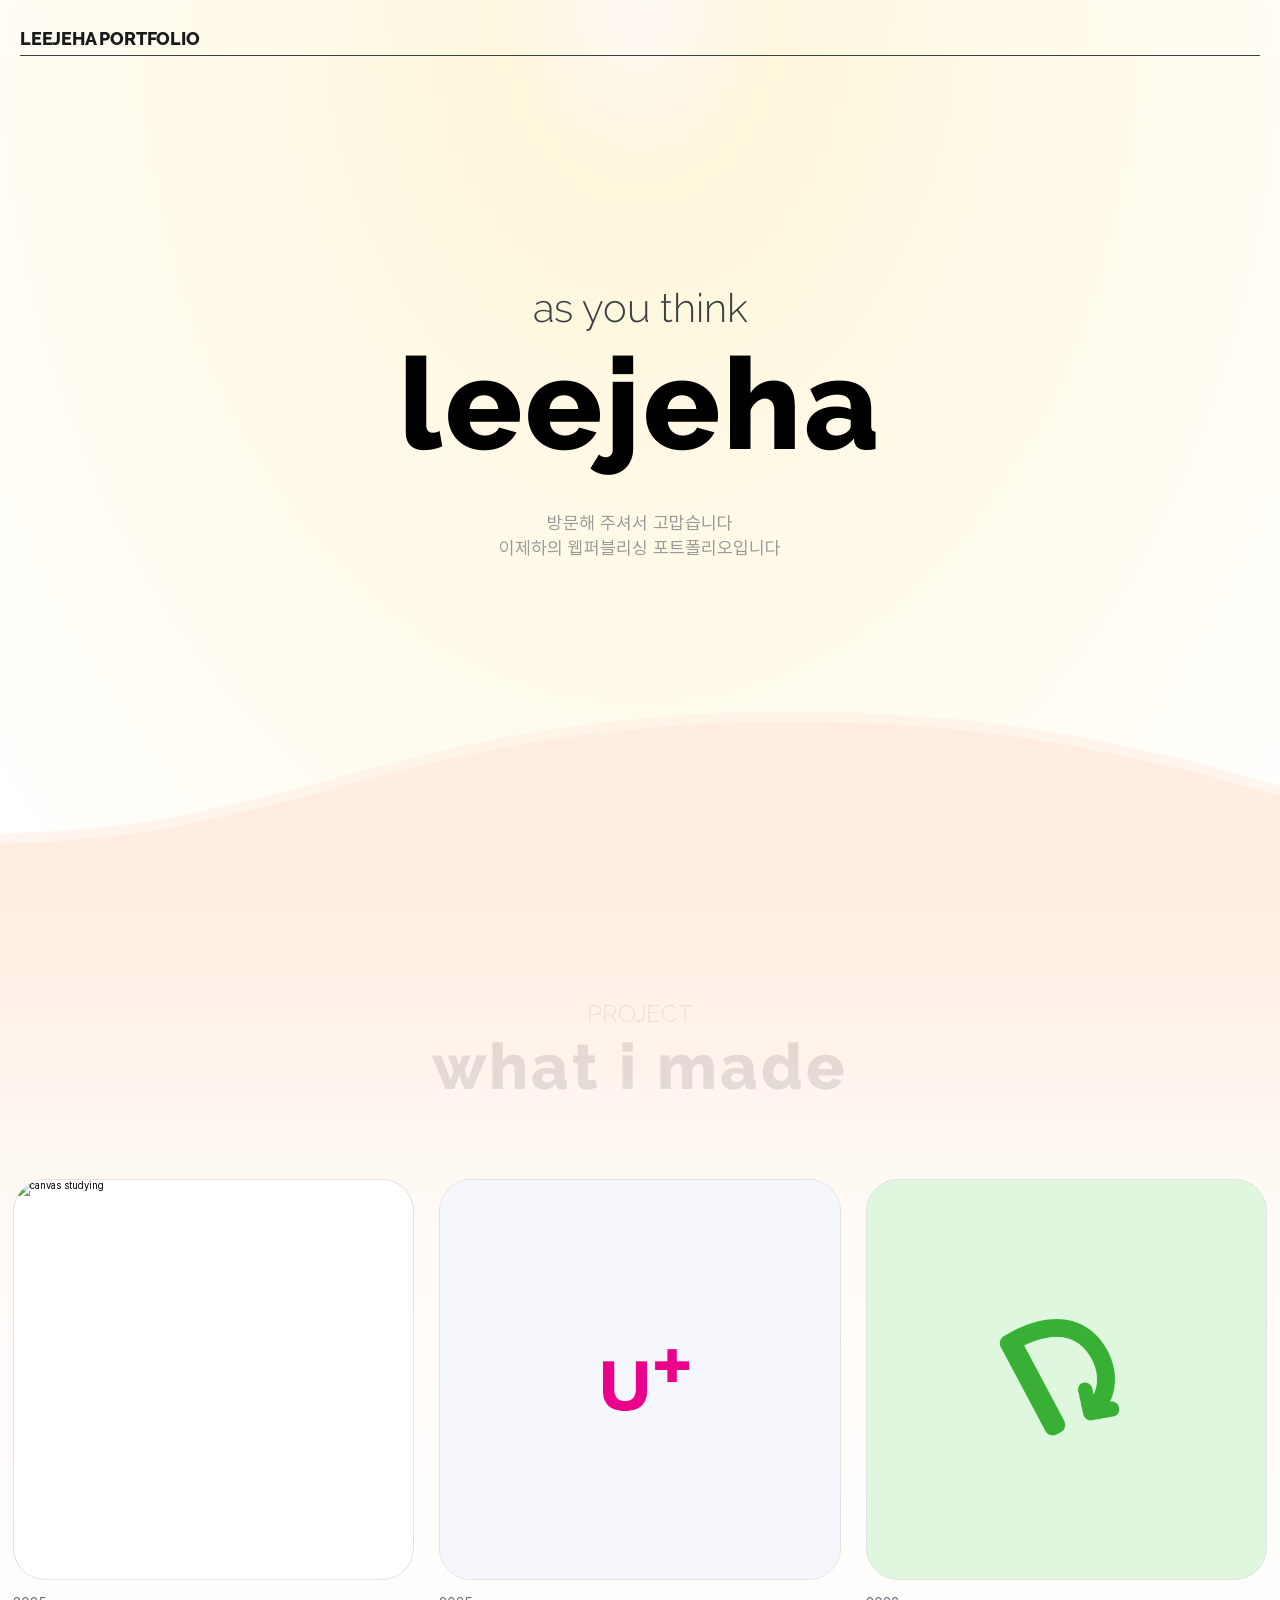
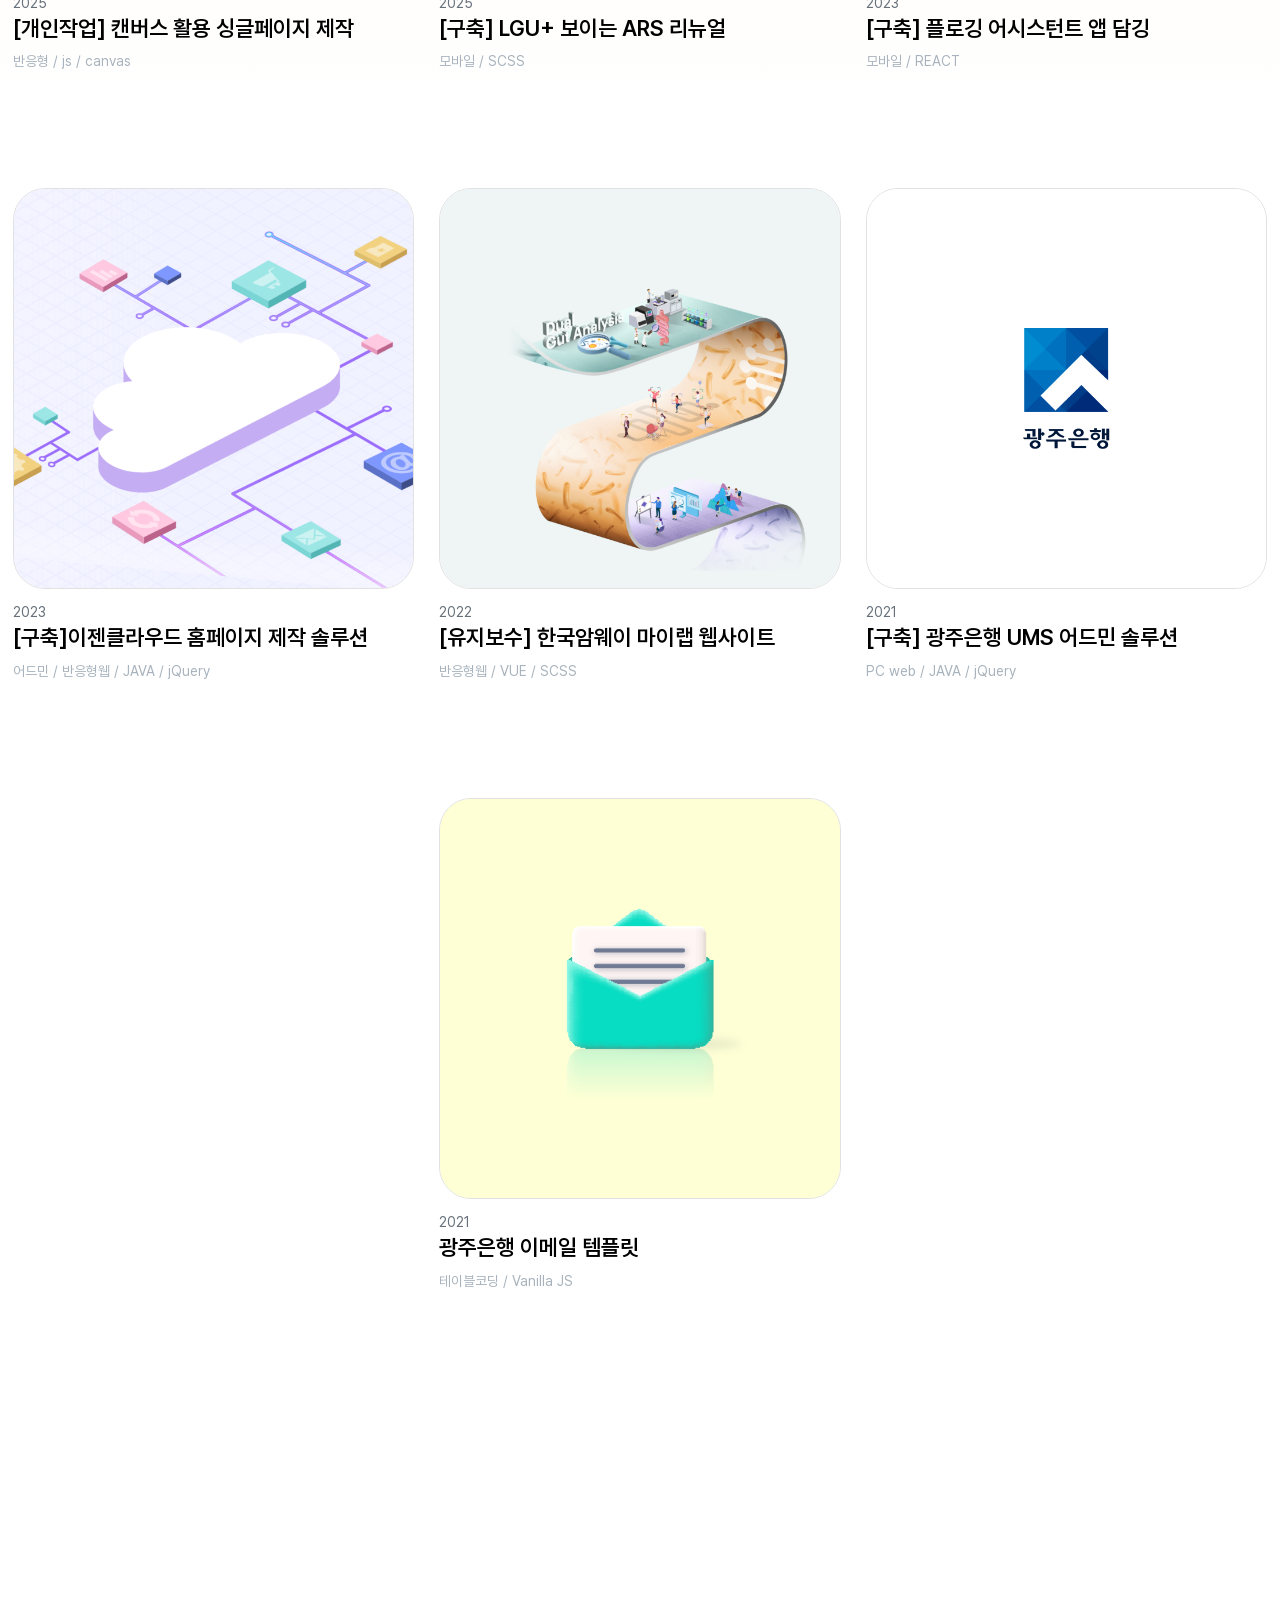
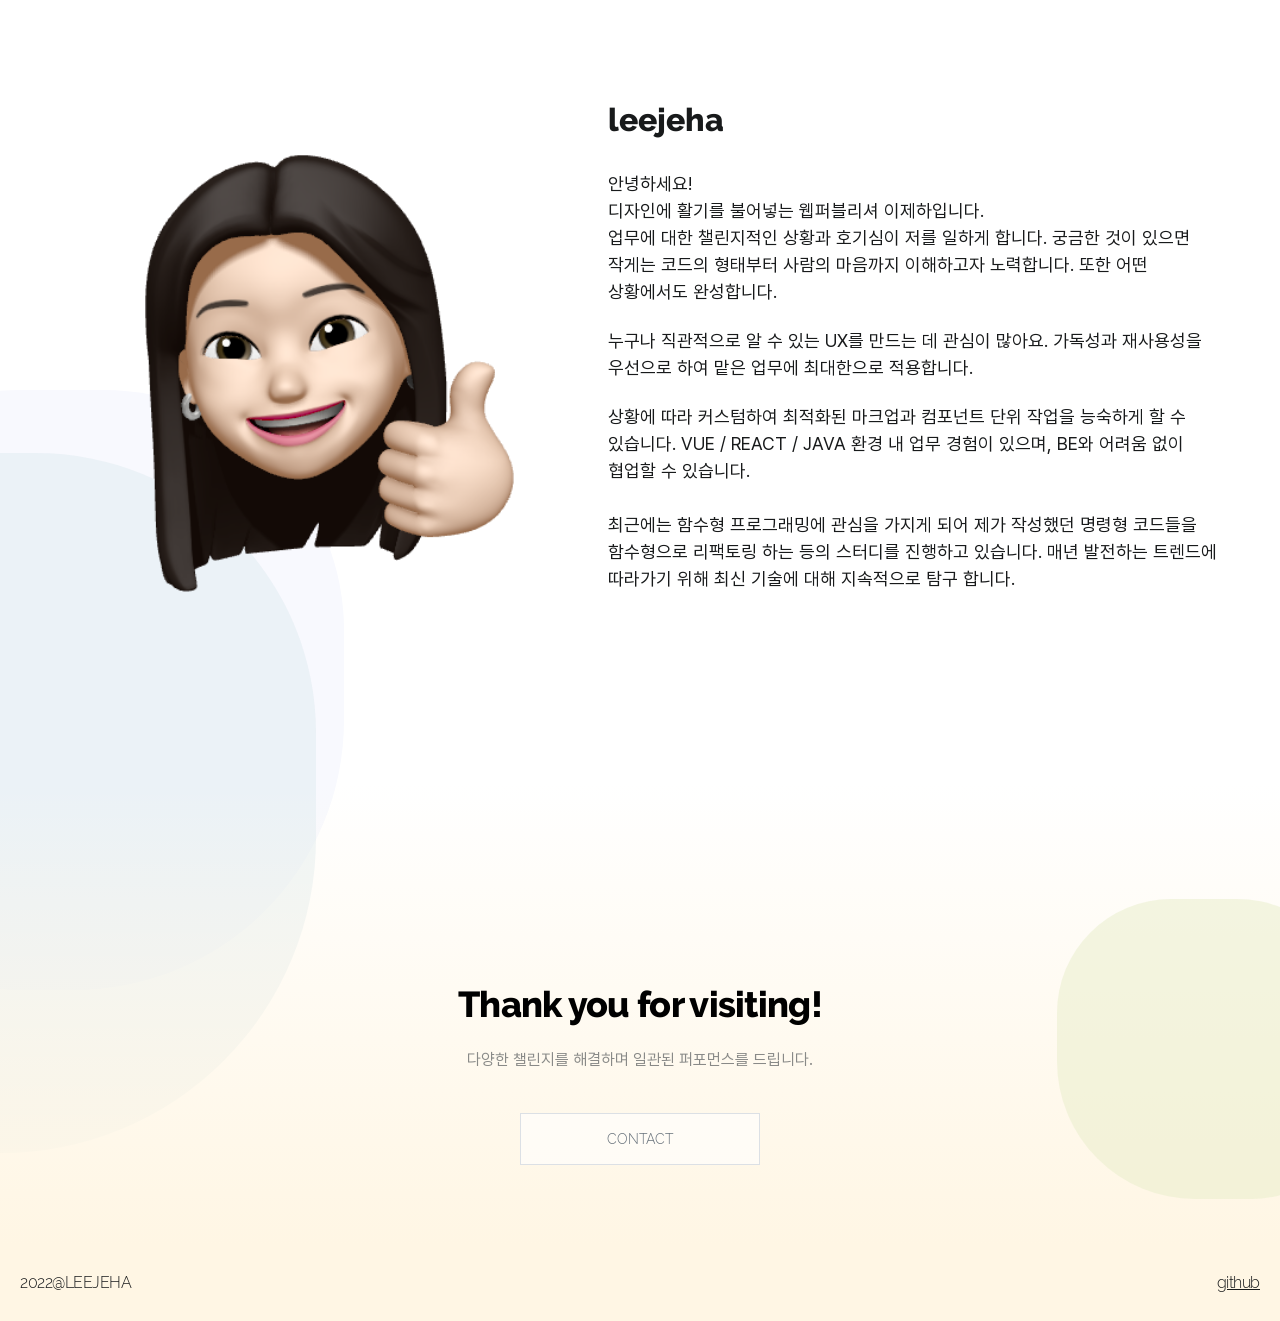
==== commit 512c4164: "edited main" ====
--- a/index.html
+++ b/index.html
@@ -72,6 +72,18 @@
 				<div class="project-container">
 					<ul class="list-project box-ani top-bottom">
 						<li>
+							<a href="javascript:alert('준비 중입니다!');">
+								<div class="thumb-box">
+									<img src="./img/thumb/" alt="canvas studying">
+								</div>
+								<div class="thumb-title-box">
+									<span class="project-year">2025</span>
+									<strong class="thumb-title">[개인작업] 캔버스 활용 싱글페이지 제작</strong>
+									<p class="desc">반응형 / js / canvas</p>
+								</div>
+							</a>
+						</li>
+						<li>
 							<a href="https://panoramic-vertebra-c48.notion.site/LGU-ARS-1-1ebea56a528d80638b5bedf749637df4?pvs=4">
 								<div class="thumb-box">
 									<img src="./img/thumb/thumb_lgu.png" alt="lgu">
@@ -83,7 +95,19 @@
 								</div>
 							</a>
 						</li>
-						<li>
+						<!-- <li>
+							<a href="">
+								<div class="thumb-box">
+									<img src="./img/thumb/thumb_gsap.png" alt="gsap">
+								</div>
+								<div class="thumb-title-box">
+									<span class="project-year">2024</span>
+									<strong class="thumb-title">[개인작업] GSAP 활용 싱글페이지 제작</strong>
+									<p class="desc">반응형웹 / GSAP / SCSS</p>
+								</div>
+							</a>
+						</li> -->
+						<!-- <li>
 							<a href="https://panoramic-vertebra-c48.notion.site/1ebea56a528d80deb8c7caf7f2afd7ff?pvs=4">
 								<div class="thumb-box">
 									<img src="./img/thumb/thumb_dhbk.png" alt="동행복권">
@@ -107,7 +131,7 @@
 									<p class="desc">모바일 / GSAP</p>
 								</div>
 							</a>
-						</li>
+						</li> -->
 
 						<li>
 							<a href="https://panoramic-vertebra-c48.notion.site/1ebea56a528d808cac7fdbbd32b1e789?pvs=4">
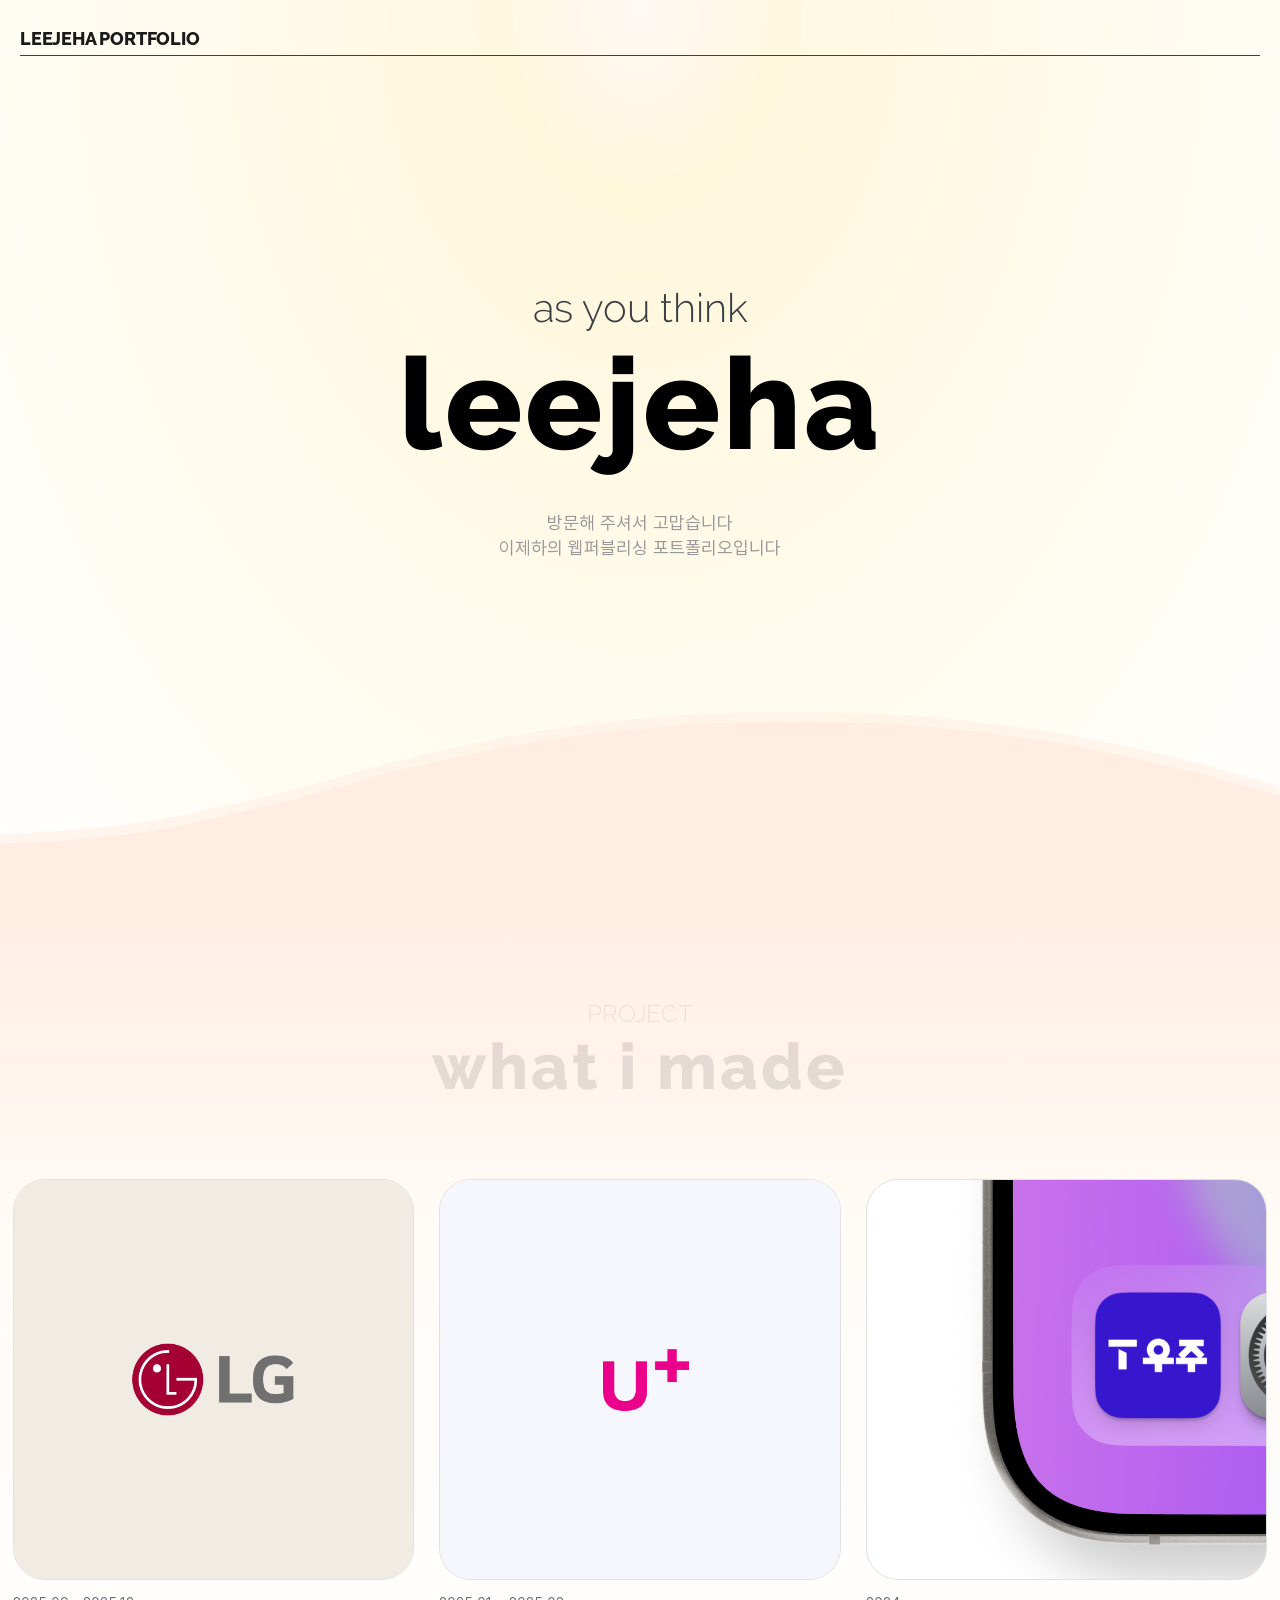
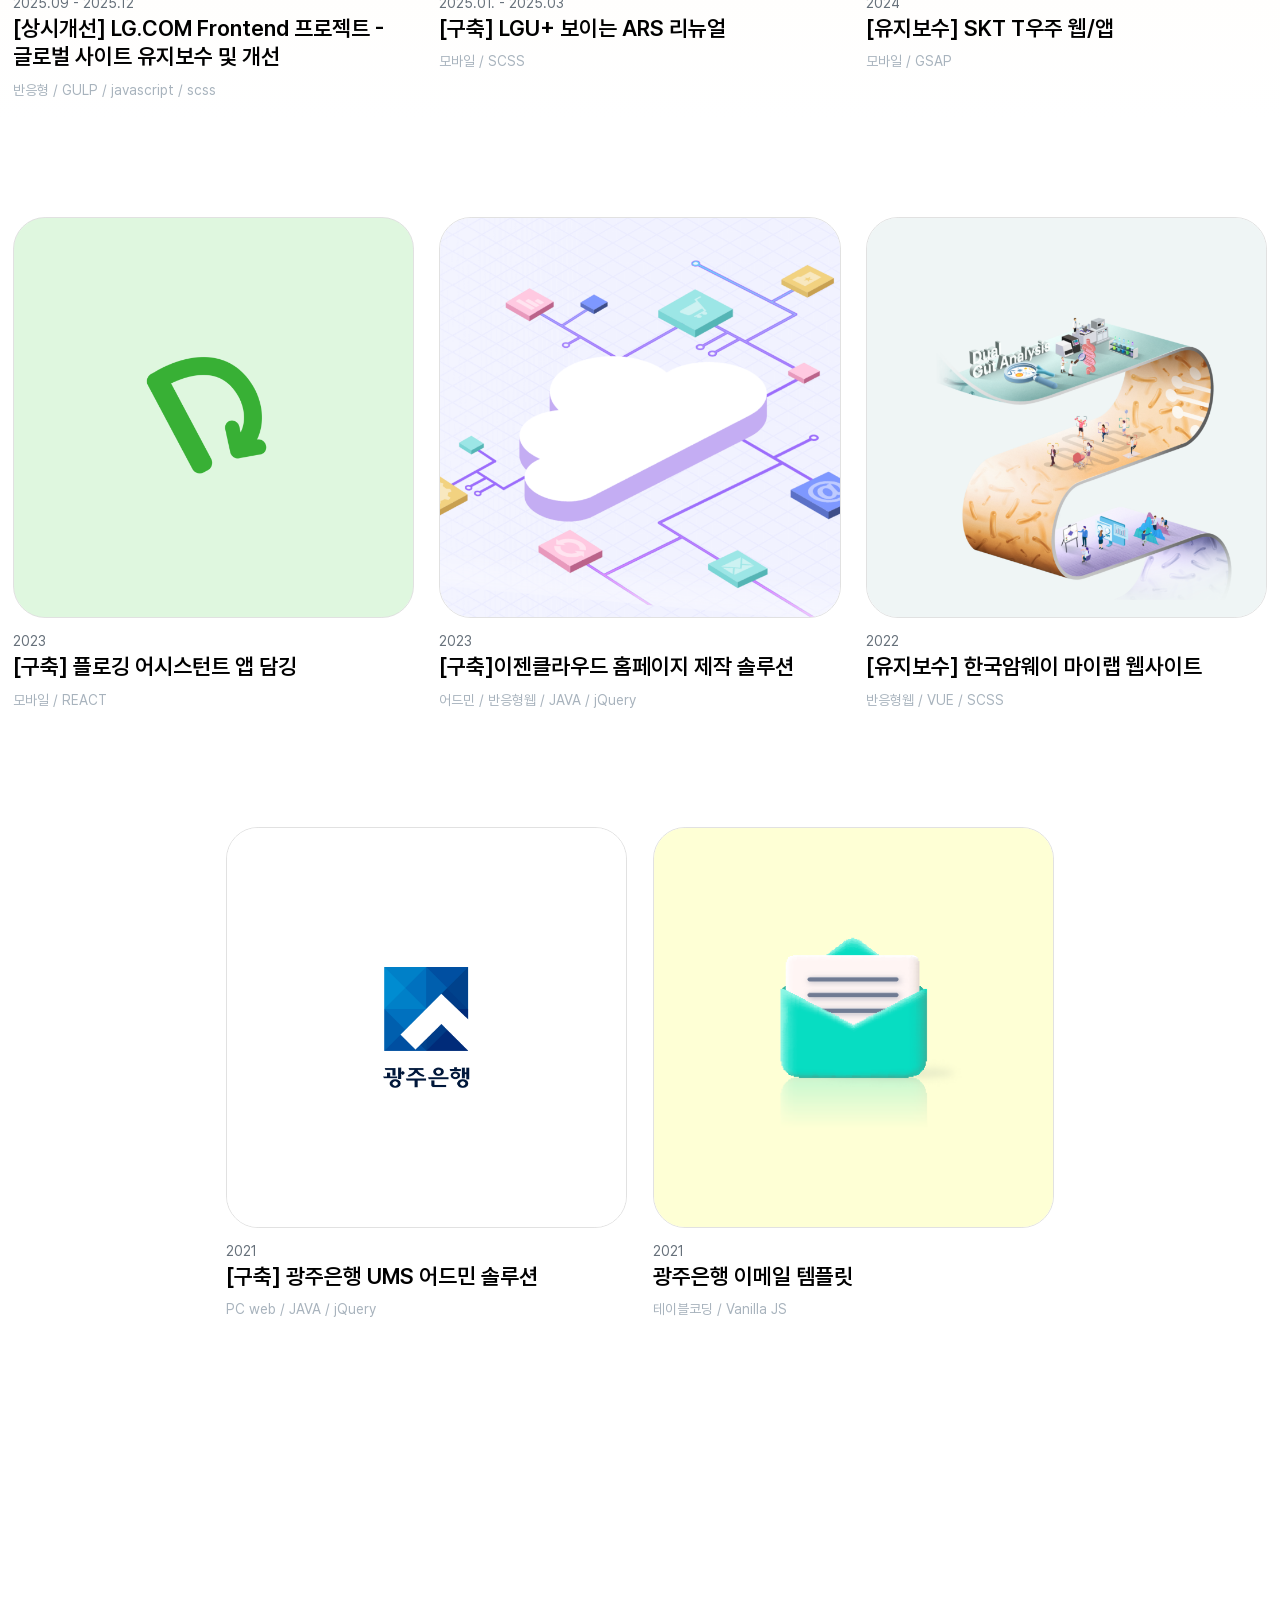
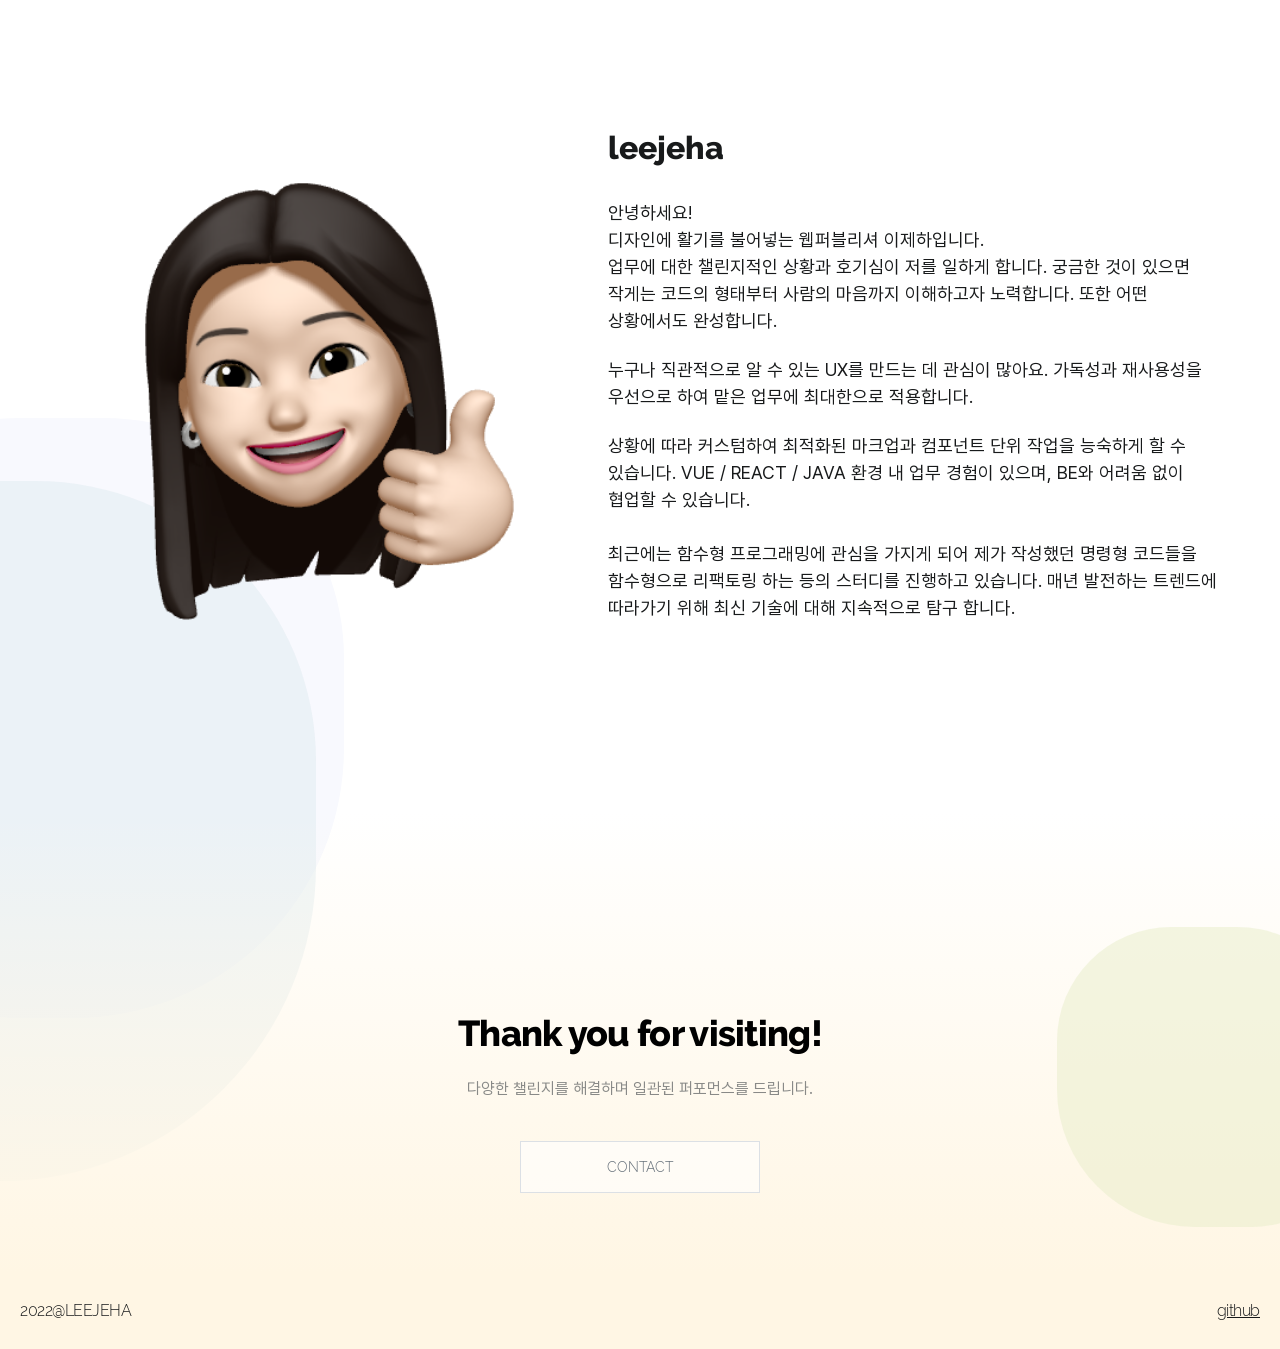
==== commit 09425a62: "lg.com 관련 업로드" ====
--- a/index.html
+++ b/index.html
@@ -72,54 +72,29 @@
 				<div class="project-container">
 					<ul class="list-project box-ani top-bottom">
 						<li>
-							<a href="javascript:alert('준비 중입니다!');">
-								<div class="thumb-box">
-									<img src="./img/thumb/" alt="canvas studying">
-								</div>
-								<div class="thumb-title-box">
-									<span class="project-year">2025</span>
-									<strong class="thumb-title">[개인작업] 캔버스 활용 싱글페이지 제작</strong>
-									<p class="desc">반응형 / js / canvas</p>
-								</div>
-							</a>
-						</li>
-						<li>
 							<a href="https://panoramic-vertebra-c48.notion.site/LGU-ARS-1-1ebea56a528d80638b5bedf749637df4?pvs=4">
 								<div class="thumb-box">
+									<img src="./img/thumb/thumb_lgcom.png" alt="lgu">
+								</div>
+								<div class="thumb-title-box">
+									<span class="project-year">2025.09 - 2025.12</span>
+									<strong class="thumb-title">[상시개선] LG.COM Frontend 프로젝트 - 글로벌 사이트 유지보수 및 개선</strong>
+									<p class="desc">반응형 / GULP / javascript / scss</p>
+								</div>
+							</a>
+						</li>
+						<li>
+							<a href="https://panoramic-vertebra-c48.notion.site/LGU-ARS-1-1ebea56a528d80638b5bedf749637df4?pvs=4">
+								<div class="thumb-box">
 									<img src="./img/thumb/thumb_lgu.png" alt="lgu">
 								</div>
 								<div class="thumb-title-box">
-									<span class="project-year">2025</span>
+									<span class="project-year">2025.01. - 2025.03</span>
 									<strong class="thumb-title">[구축] LGU+ 보이는 ARS 리뉴얼</strong>
 									<p class="desc">모바일 / SCSS</p>
 								</div>
 							</a>
 						</li>
-						<!-- <li>
-							<a href="">
-								<div class="thumb-box">
-									<img src="./img/thumb/thumb_gsap.png" alt="gsap">
-								</div>
-								<div class="thumb-title-box">
-									<span class="project-year">2024</span>
-									<strong class="thumb-title">[개인작업] GSAP 활용 싱글페이지 제작</strong>
-									<p class="desc">반응형웹 / GSAP / SCSS</p>
-								</div>
-							</a>
-						</li> -->
-						<!-- <li>
-							<a href="https://panoramic-vertebra-c48.notion.site/1ebea56a528d80deb8c7caf7f2afd7ff?pvs=4">
-								<div class="thumb-box">
-									<img src="./img/thumb/thumb_dhbk.png" alt="동행복권">
-								</div>
-								<div class="thumb-title-box">
-									<span class="project-year">2024</span>
-									<strong class="thumb-title">[구축] 동행복권 웹사이트 리뉴얼</strong>
-									<p class="desc">반응형웹 / SCSS</p>
-								</div>
-							</a>
-						</li>
-
 						<li>
 							<a href="https://panoramic-vertebra-c48.notion.site/T-1ebea56a528d802996a1d77fb3125028?pvs=4">
 								<div class="thumb-box">
@@ -131,8 +106,7 @@
 									<p class="desc">모바일 / GSAP</p>
 								</div>
 							</a>
-						</li> -->
-
+						</li>
 						<li>
 							<a href="https://panoramic-vertebra-c48.notion.site/1ebea56a528d808cac7fdbbd32b1e789?pvs=4">
 								<div class="thumb-box">
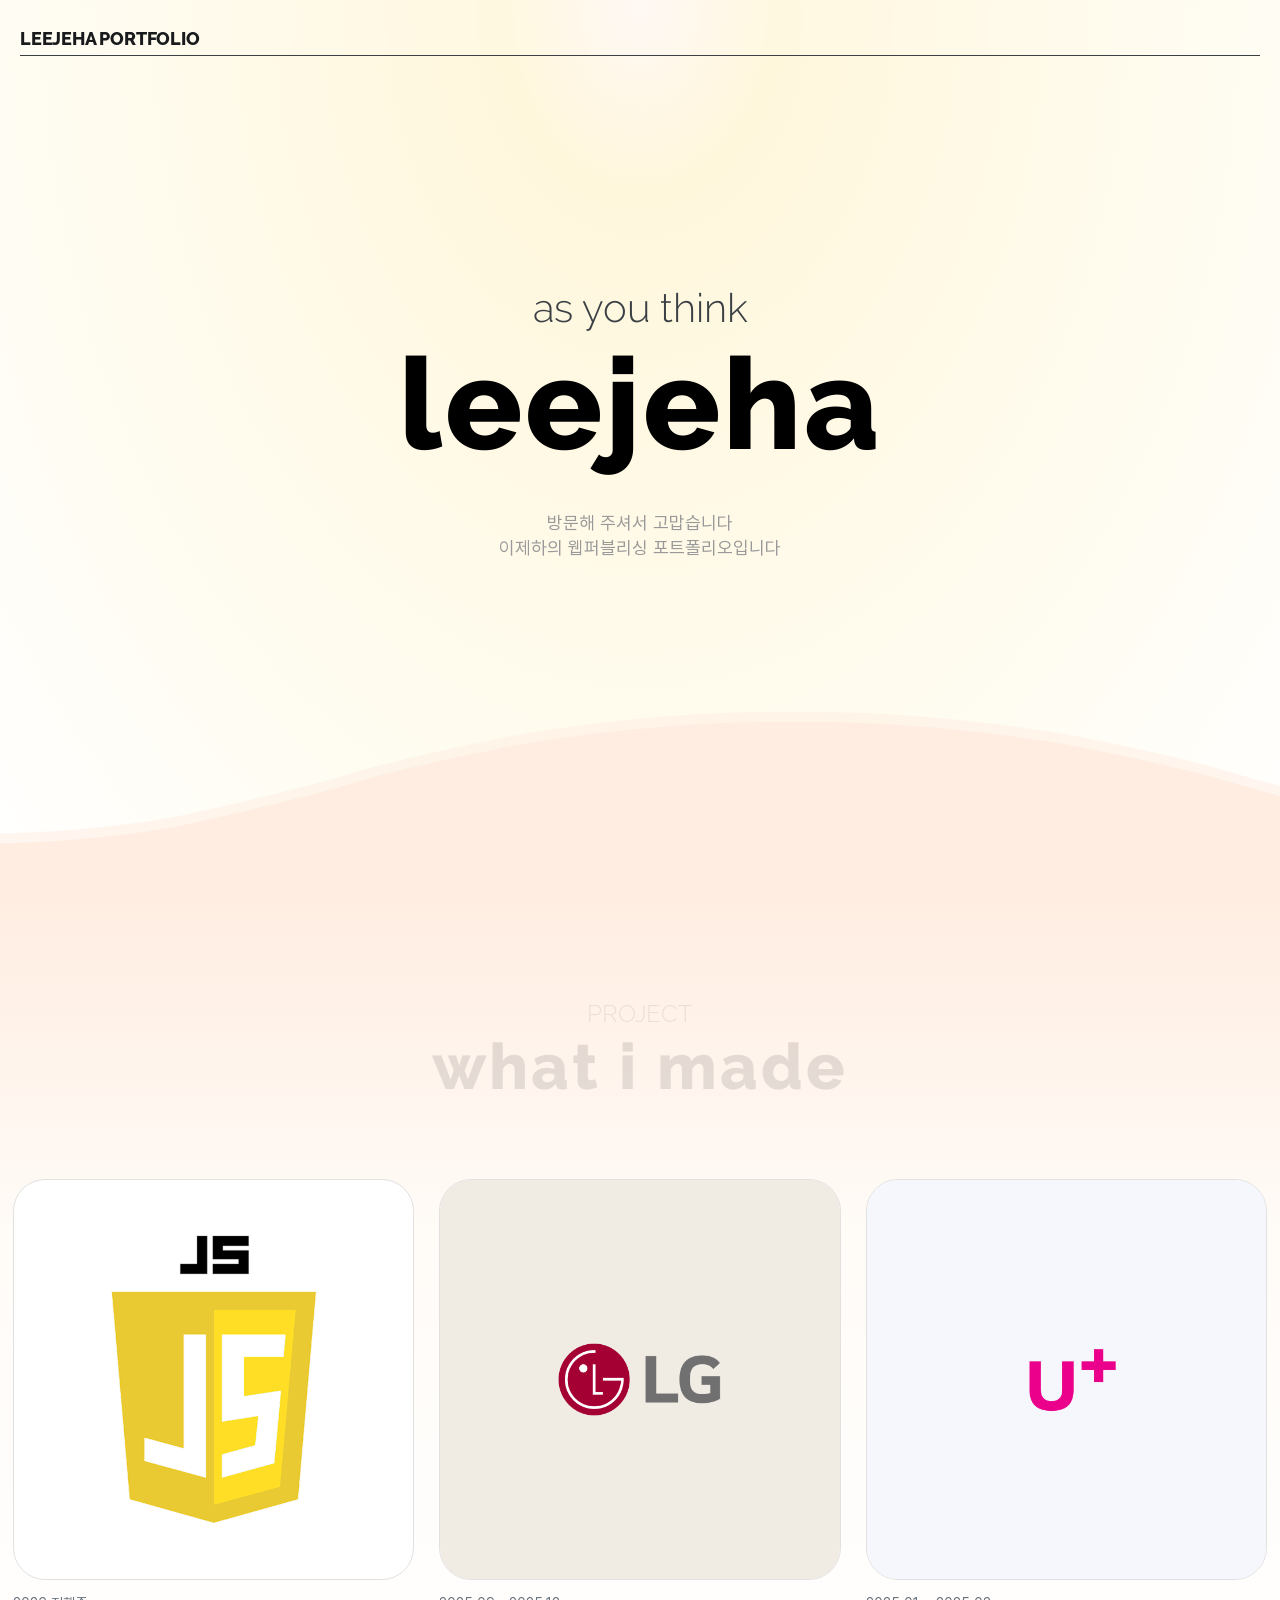
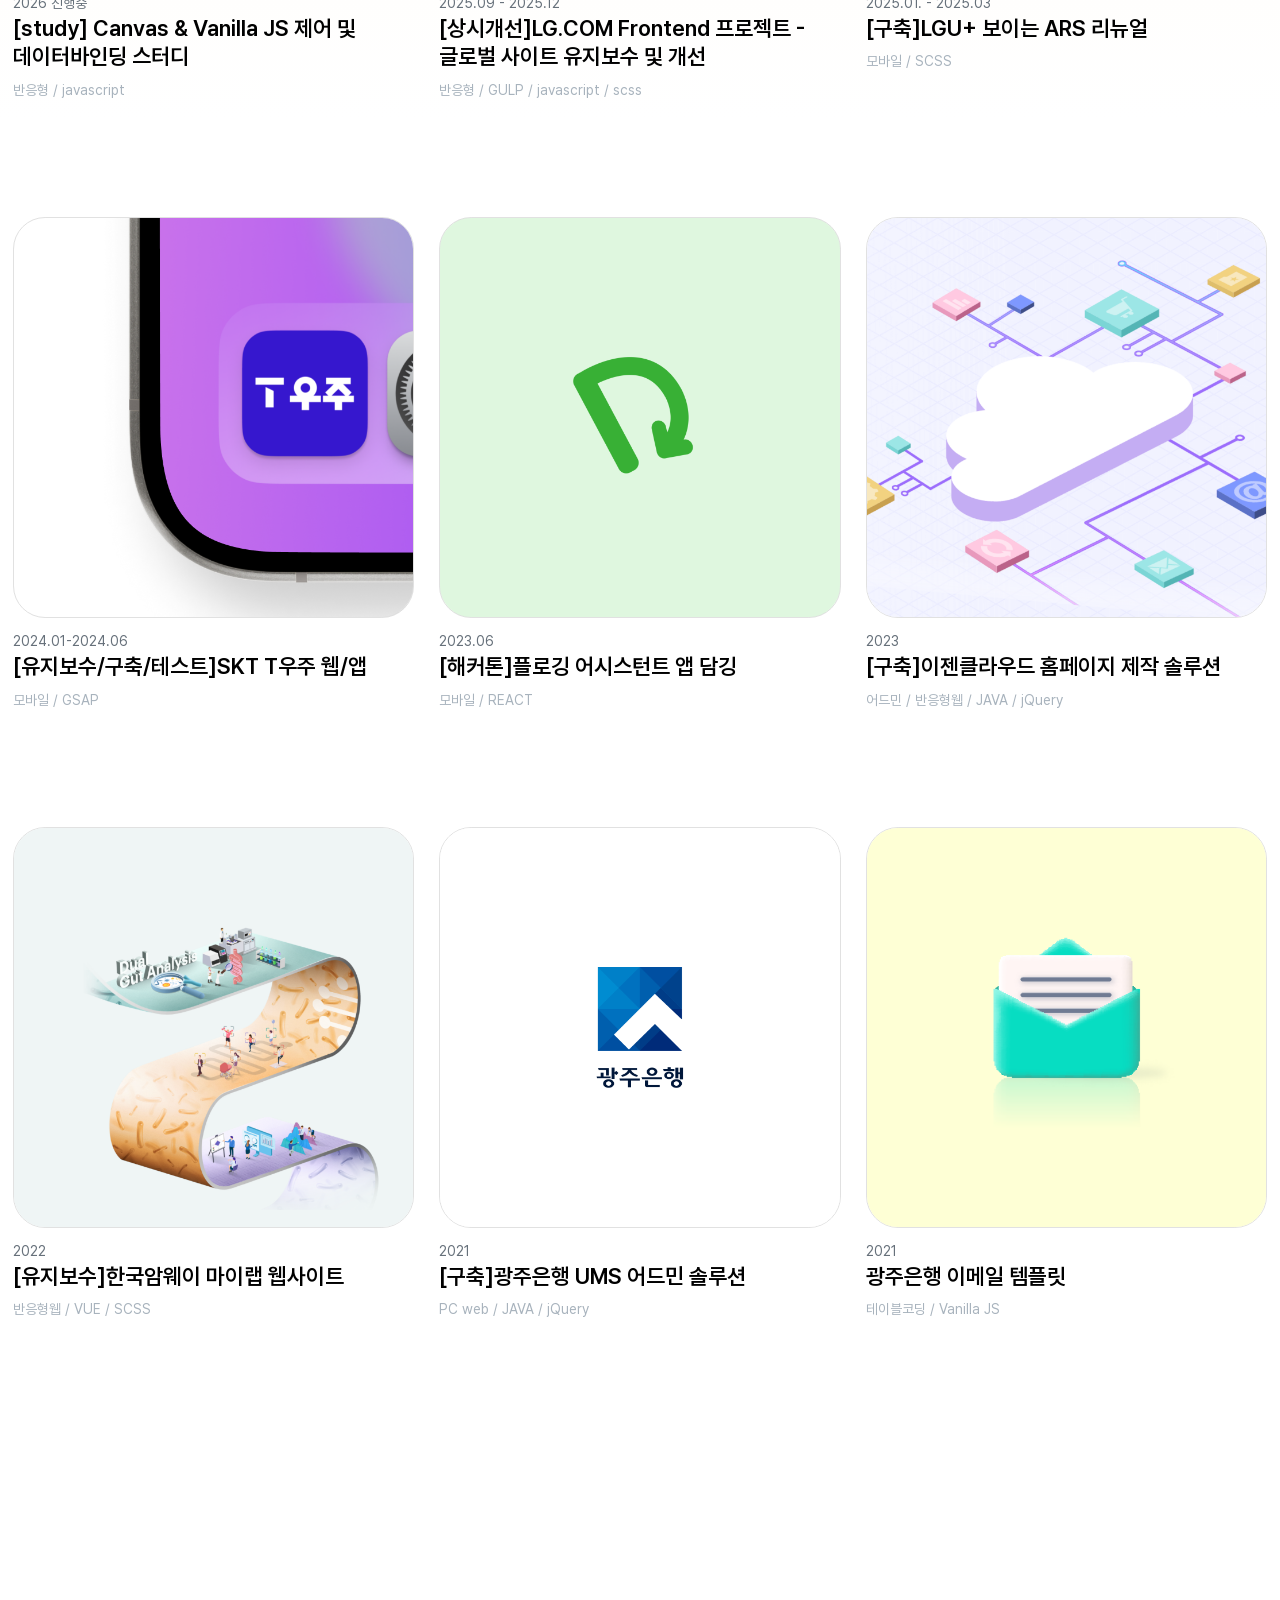
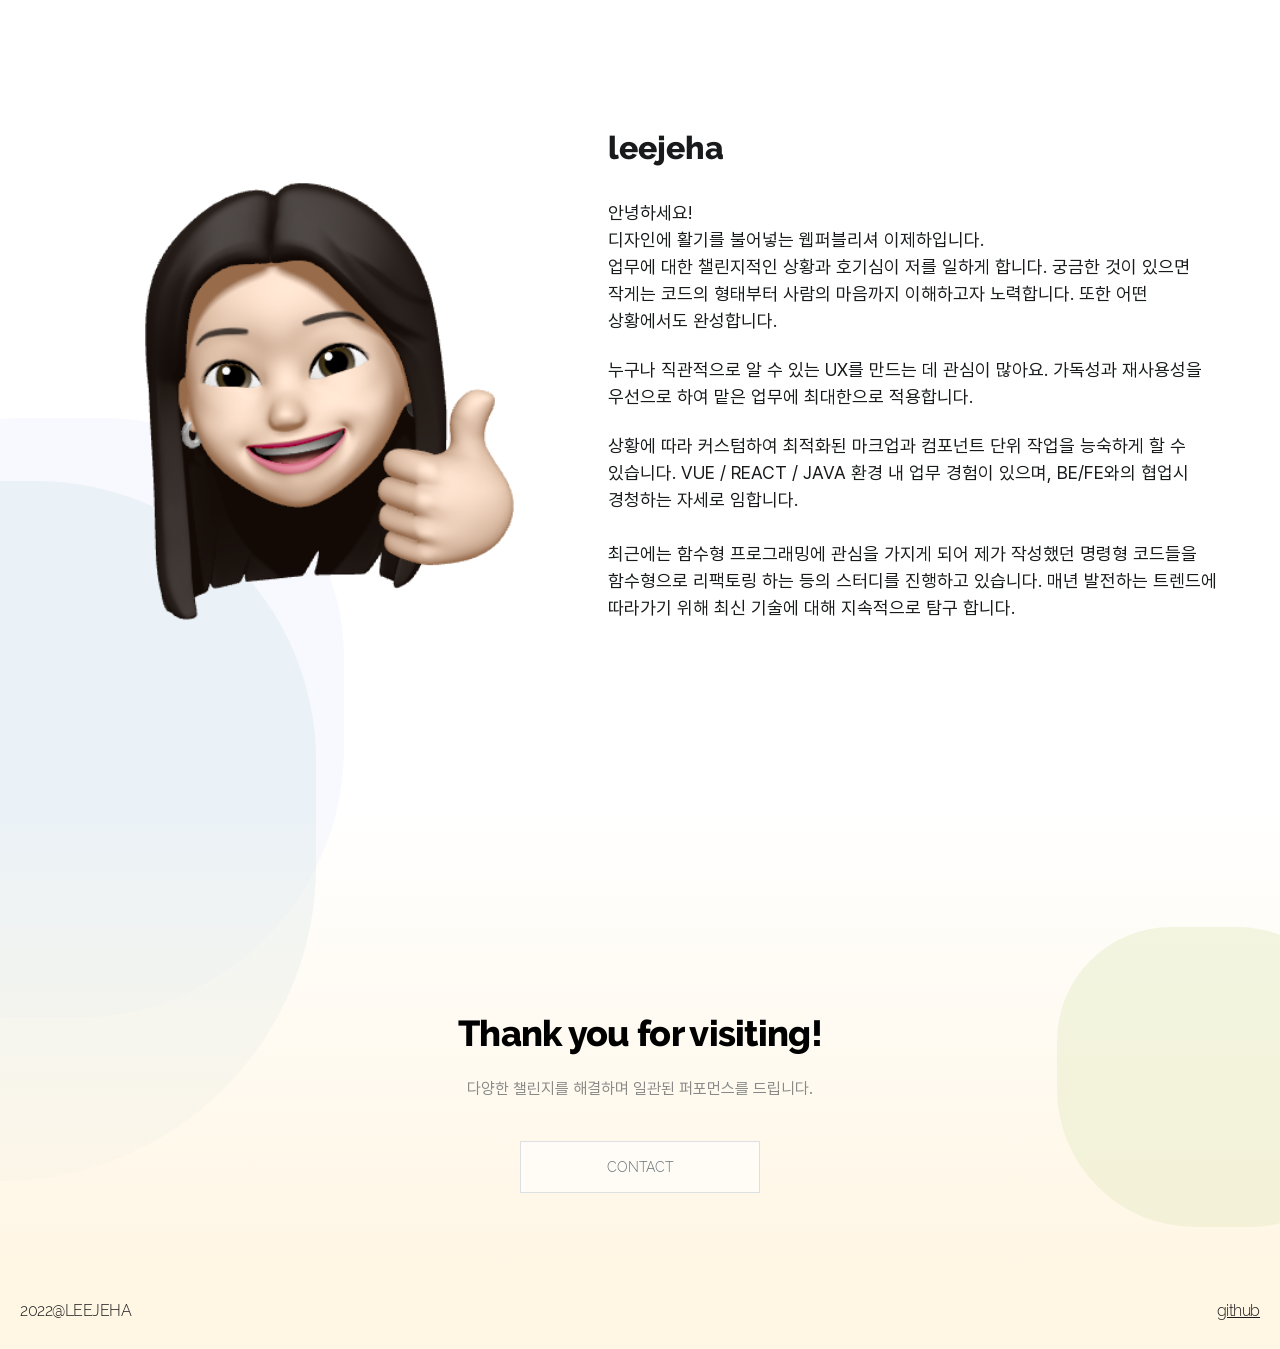
==== commit 185b6dc8: "스터디 컨텐츠 업로드" ====
--- a/index.html
+++ b/index.html
@@ -15,15 +15,8 @@
 
     <link rel="stylesheet" href="css/common.css">
     <link rel="stylesheet" href="css/main.css">
-
-    <script src="js/jquery-3.4.1.min.js"></script>
-    <script src="js/jquery-migrate-1.4.1.min.js"></script>
     <script src="js/main.js"></script>
-    <script async>
-      window.onload = function(){
-        $("#loading").hide();
-      }
-    </script>
+
   </head>
   <body>
     <div id="loading" class="load-bg">
@@ -72,13 +65,25 @@
 				<div class="project-container">
 					<ul class="list-project box-ani top-bottom">
 						<li>
+							<a href="./study/js-practice_scrollEvent/blank.html">
+								<div class="thumb-box">
+									<img src="./img/thumb/thumb_js.png" alt="lgu">
+								</div>
+								<div class="thumb-title-box">
+									<span class="project-year">2026 진행중</span>
+									<strong class="thumb-title">[study] Canvas & Vanilla JS 제어 및 데이터바인딩 스터디</strong>
+									<p class="desc">반응형 / javascript</p>
+								</div>
+							</a>
+						</li>
+						<li>
 							<a href="https://panoramic-vertebra-c48.notion.site/LGU-ARS-1-1ebea56a528d80638b5bedf749637df4?pvs=4">
 								<div class="thumb-box">
 									<img src="./img/thumb/thumb_lgcom.png" alt="lgu">
 								</div>
 								<div class="thumb-title-box">
 									<span class="project-year">2025.09 - 2025.12</span>
-									<strong class="thumb-title">[상시개선] LG.COM Frontend 프로젝트 - 글로벌 사이트 유지보수 및 개선</strong>
+									<strong class="thumb-title">[상시개선]LG.COM Frontend 프로젝트 - 글로벌 사이트 유지보수 및 개선</strong>
 									<p class="desc">반응형 / GULP / javascript / scss</p>
 								</div>
 							</a>
@@ -90,7 +95,7 @@
 								</div>
 								<div class="thumb-title-box">
 									<span class="project-year">2025.01. - 2025.03</span>
-									<strong class="thumb-title">[구축] LGU+ 보이는 ARS 리뉴얼</strong>
+									<strong class="thumb-title">[구축]LGU+ 보이는 ARS 리뉴얼</strong>
 									<p class="desc">모바일 / SCSS</p>
 								</div>
 							</a>
@@ -101,8 +106,8 @@
 									<img src="./img/thumb/thumb_tuniv.png" alt="플엑">
 								</div>
 								<div class="thumb-title-box">
-									<span class="project-year">2024</span>
-									<strong class="thumb-title">[유지보수] SKT T우주 웹/앱</strong>
+									<span class="project-year">2024.01-2024.06</span>
+									<strong class="thumb-title">[유지보수/구축/테스트]SKT T우주 웹/앱</strong>
 									<p class="desc">모바일 / GSAP</p>
 								</div>
 							</a>
@@ -113,8 +118,8 @@
 									<img src="./img/thumb/thumb_dam.png" alt="담깅">
 								</div>
 								<div class="thumb-title-box">
-									<span class="project-year">2023</span>
-									<strong class="thumb-title">[구축] 플로깅 어시스턴트 앱 담깅</strong>
+									<span class="project-year">2023.06</span>
+									<strong class="thumb-title">[해커톤]플로깅 어시스턴트 앱 담깅</strong>
 									<p class="desc">모바일 / REACT</p>
 								</div>
 							</a>
@@ -138,7 +143,7 @@
 								</div>
 								<div class="thumb-title-box">
 									<span class="project-year">2022</span>
-									<strong class="thumb-title">[유지보수] 한국암웨이 마이랩 웹사이트</strong>
+									<strong class="thumb-title">[유지보수]한국암웨이 마이랩 웹사이트</strong>
 									<p class="desc">반응형웹 / VUE / SCSS</p>
 								</div>
 							</a>
@@ -150,7 +155,7 @@
 								</div>
 								<div class="thumb-title-box">
 									<span class="project-year">2021</span>
-									<strong class="thumb-title">[구축] 광주은행 UMS 어드민 솔루션</strong>
+									<strong class="thumb-title">[구축]광주은행 UMS 어드민 솔루션</strong>
 									<p class="desc">PC web / JAVA / jQuery</p>
 								</div>
 							</a>
@@ -192,7 +197,7 @@
 						</p>
 						<p>
 							상황에 따라 커스텀하여 최적화된 마크업과 컴포넌트 단위 작업을 능숙하게 할 수 있습니다.
-							VUE / REACT / JAVA 환경 내 업무 경험이 있으며, BE와 어려움 없이 협업할 수 있습니다.
+							VUE / REACT / JAVA 환경 내 업무 경험이 있으며, BE/FE와의 협업시 경청하는 자세로 임합니다.
 							<br />
 							<br />
 							최근에는 함수형 프로그래밍에 관심을 가지게 되어 제가 작성했던 명령형 코드들을 함수형으로 리팩토링 하는 등의 스터디를 진행하고 있습니다.
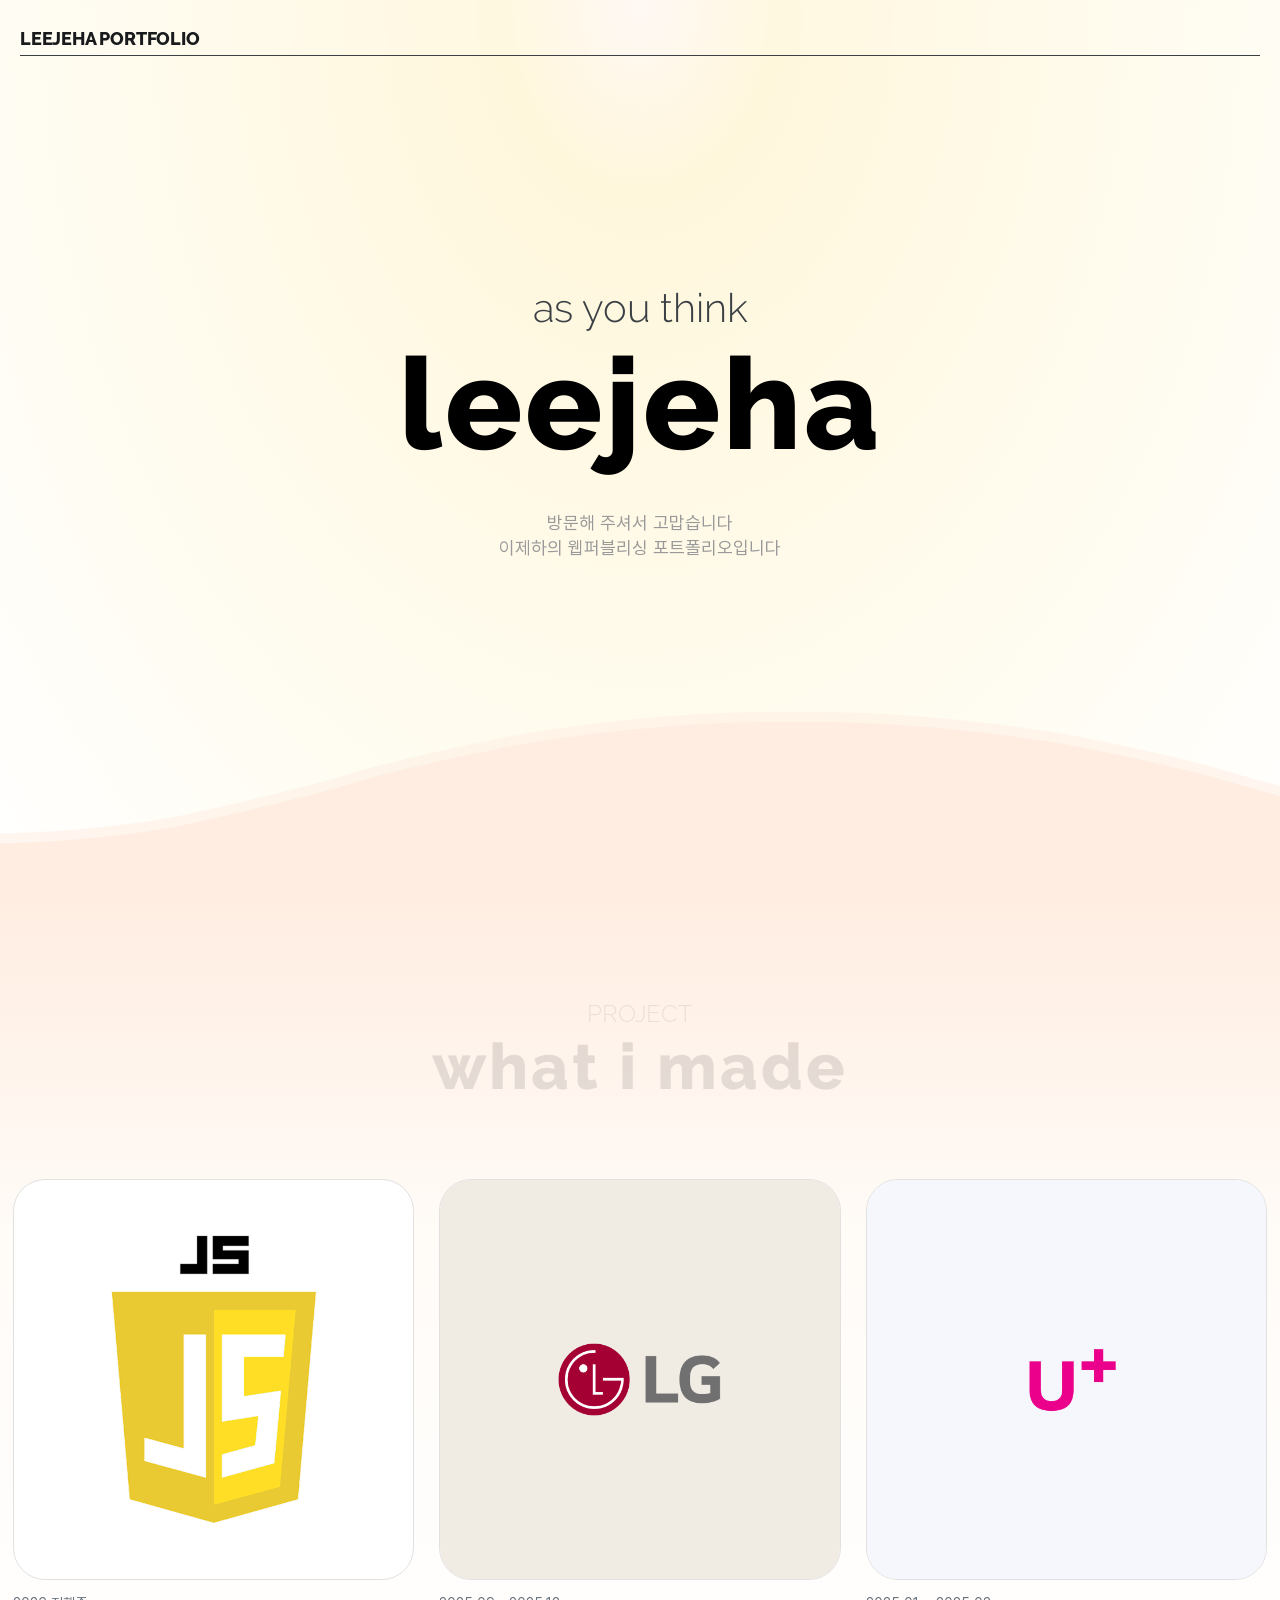
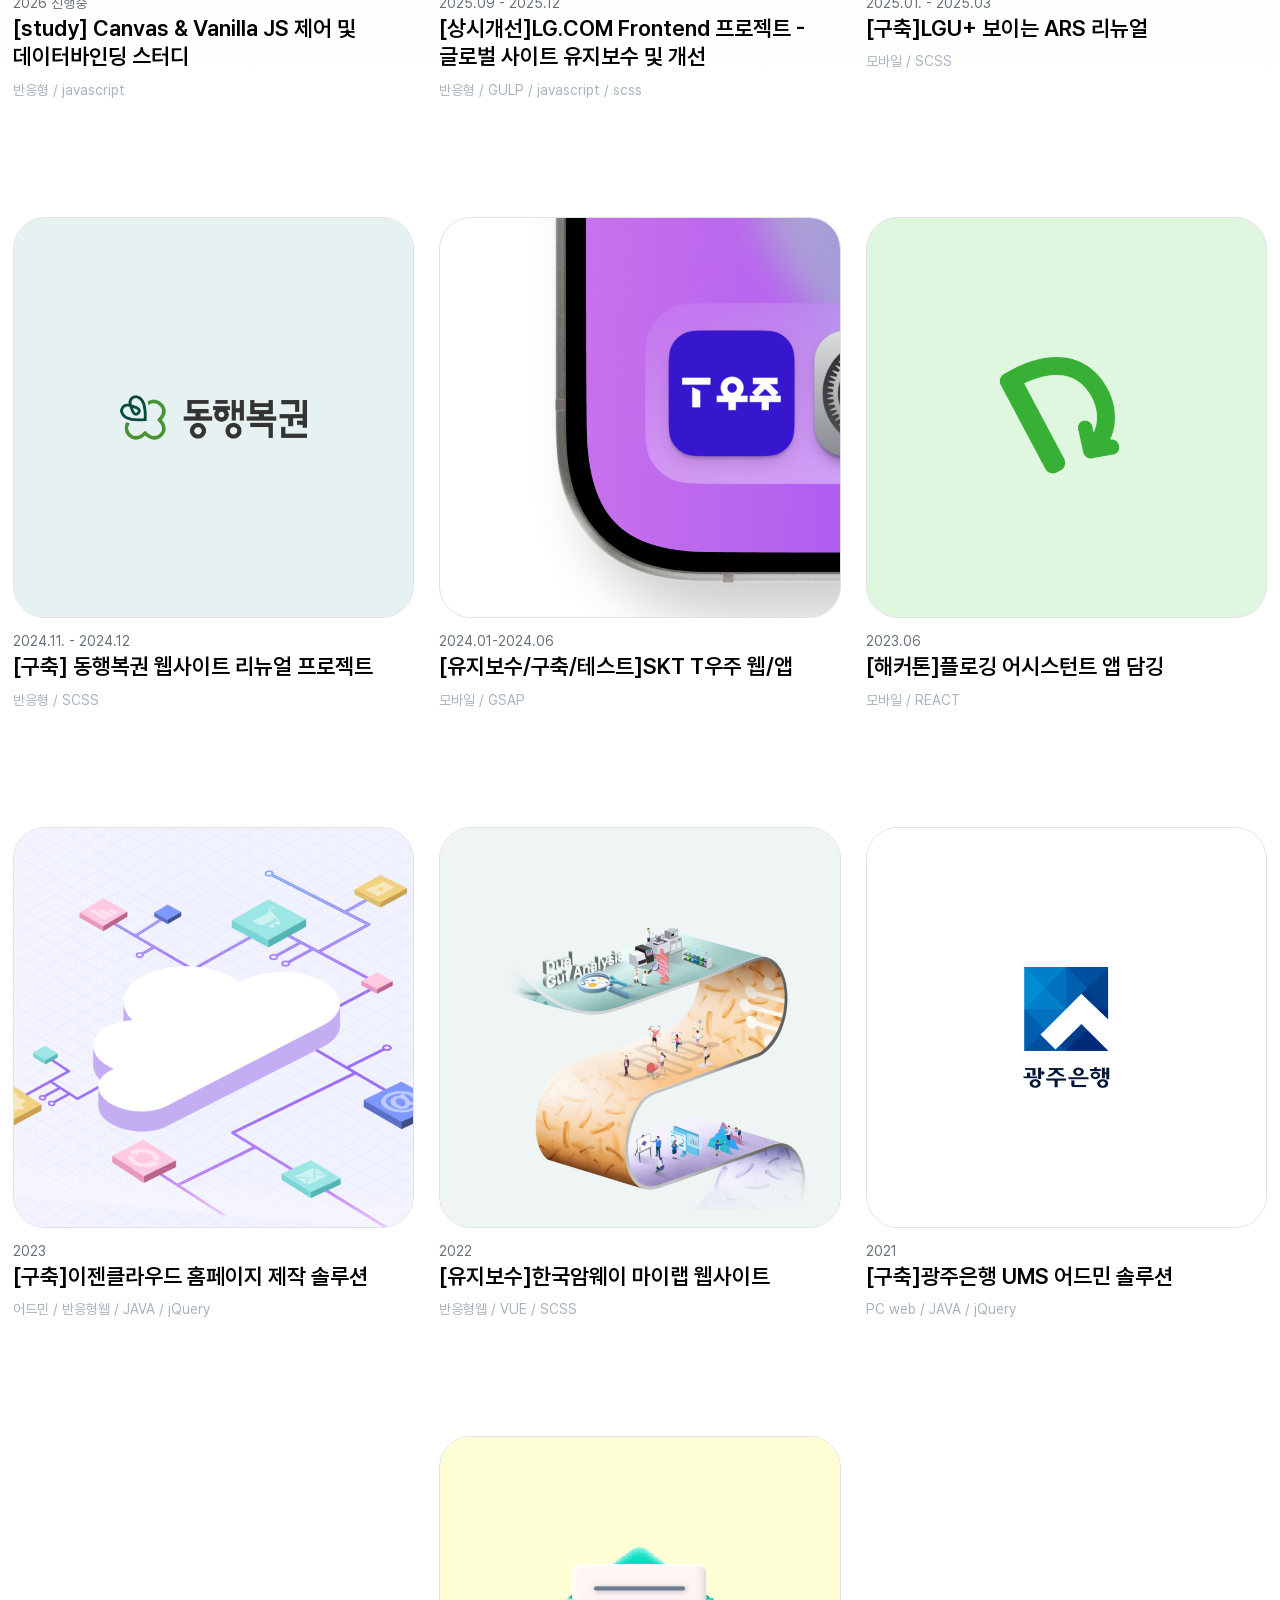
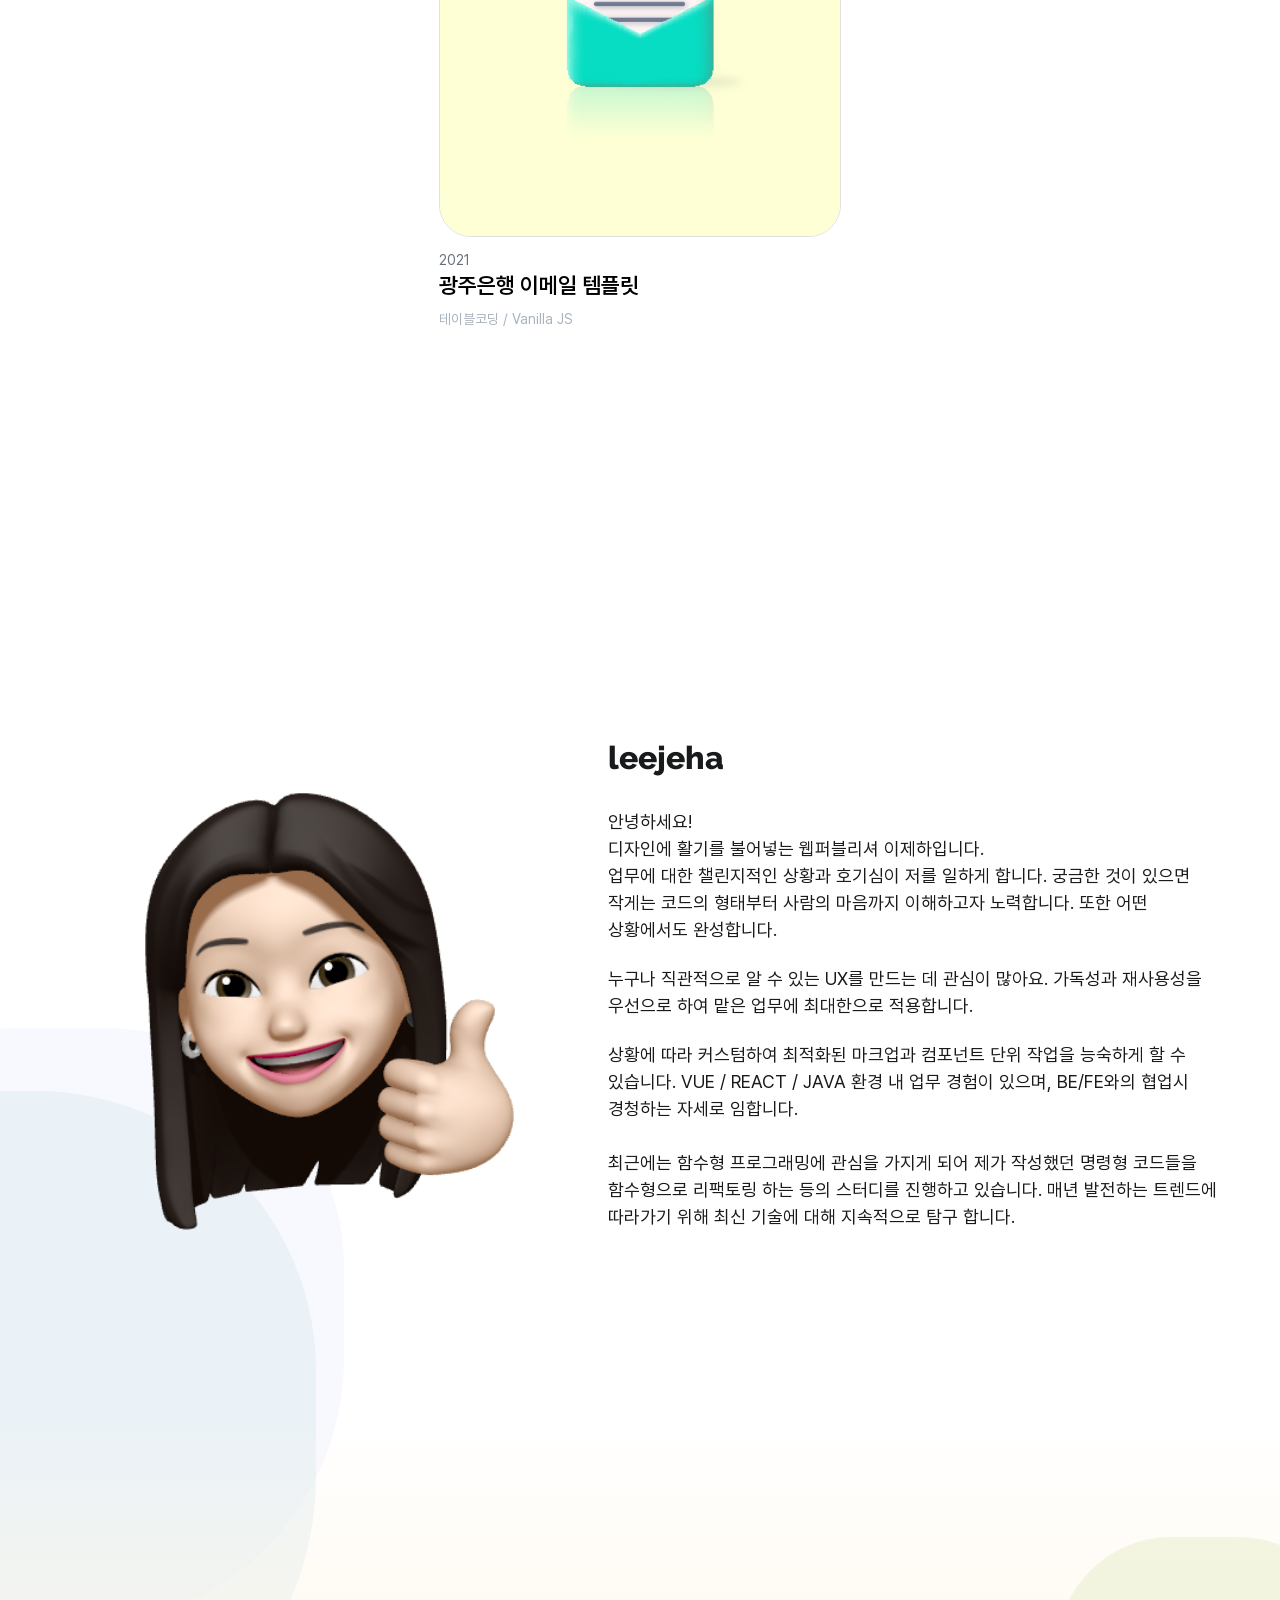
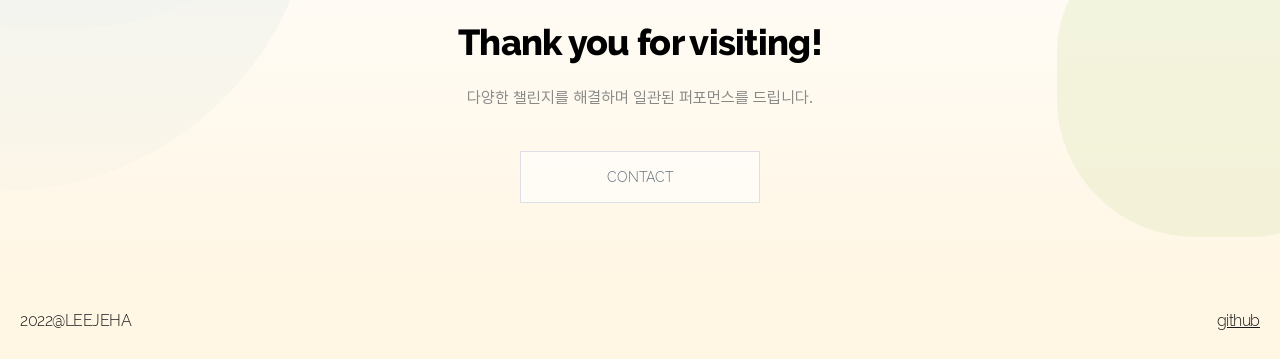
==== commit 2b4c2cd6: "동행복권 업로드" ====
--- a/index.html
+++ b/index.html
@@ -77,7 +77,7 @@
 							</a>
 						</li>
 						<li>
-							<a href="https://panoramic-vertebra-c48.notion.site/LGU-ARS-1-1ebea56a528d80638b5bedf749637df4?pvs=4">
+							<a href="https://panoramic-vertebra-c48.notion.site/LG-COM-349ea56a528d80969ec1e3cdd3a48a9d">
 								<div class="thumb-box">
 									<img src="./img/thumb/thumb_lgcom.png" alt="lgu">
 								</div>
@@ -97,6 +97,18 @@
 									<span class="project-year">2025.01. - 2025.03</span>
 									<strong class="thumb-title">[구축]LGU+ 보이는 ARS 리뉴얼</strong>
 									<p class="desc">모바일 / SCSS</p>
+								</div>
+							</a>
+						</li>
+						<li>
+							<a href="https://panoramic-vertebra-c48.notion.site/1ebea56a528d80deb8c7caf7f2afd7ff">
+								<div class="thumb-box">
+									<img src="./img/thumb/thumb_dhbk.png" alt="lgu">
+								</div>
+								<div class="thumb-title-box">
+									<span class="project-year">2024.11. - 2024.12</span>
+									<strong class="thumb-title">[구축] 동행복권 웹사이트 리뉴얼 프로젝트</strong>
+									<p class="desc">반응형 / SCSS</p>
 								</div>
 							</a>
 						</li>
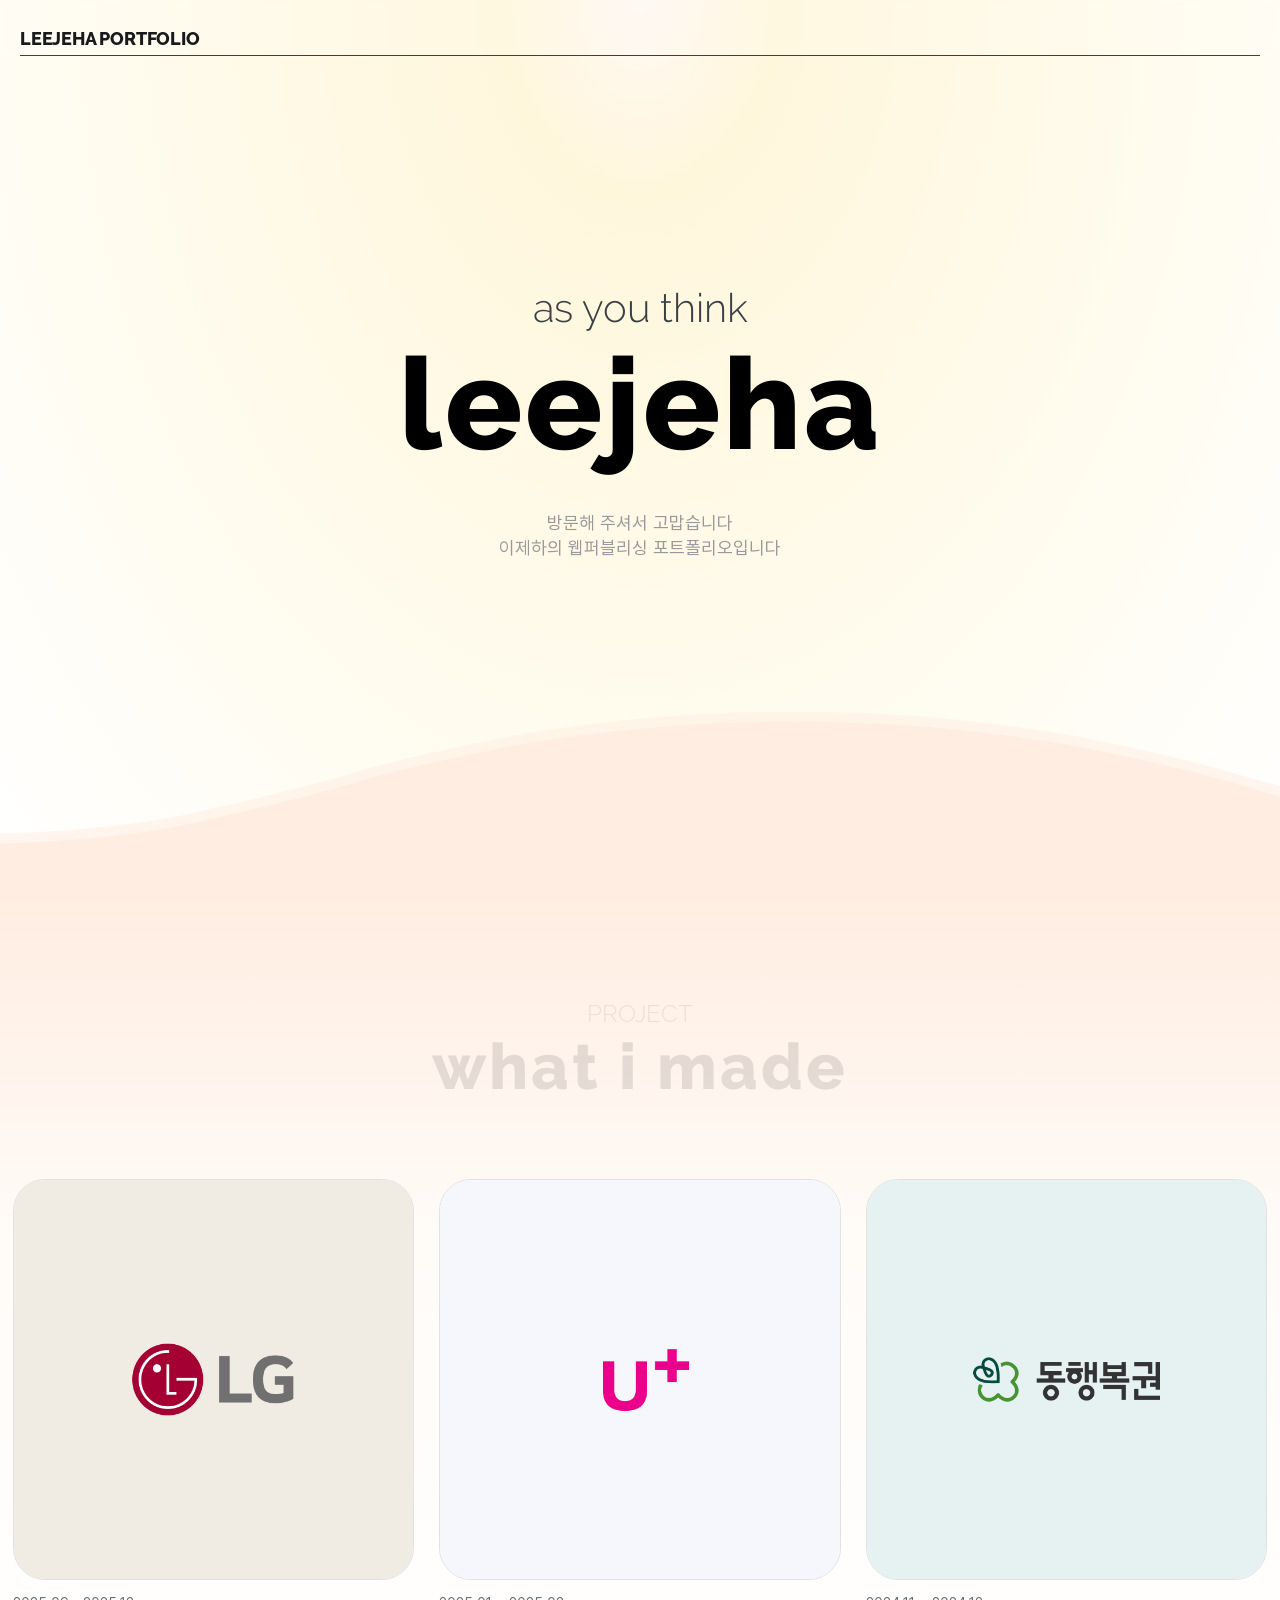
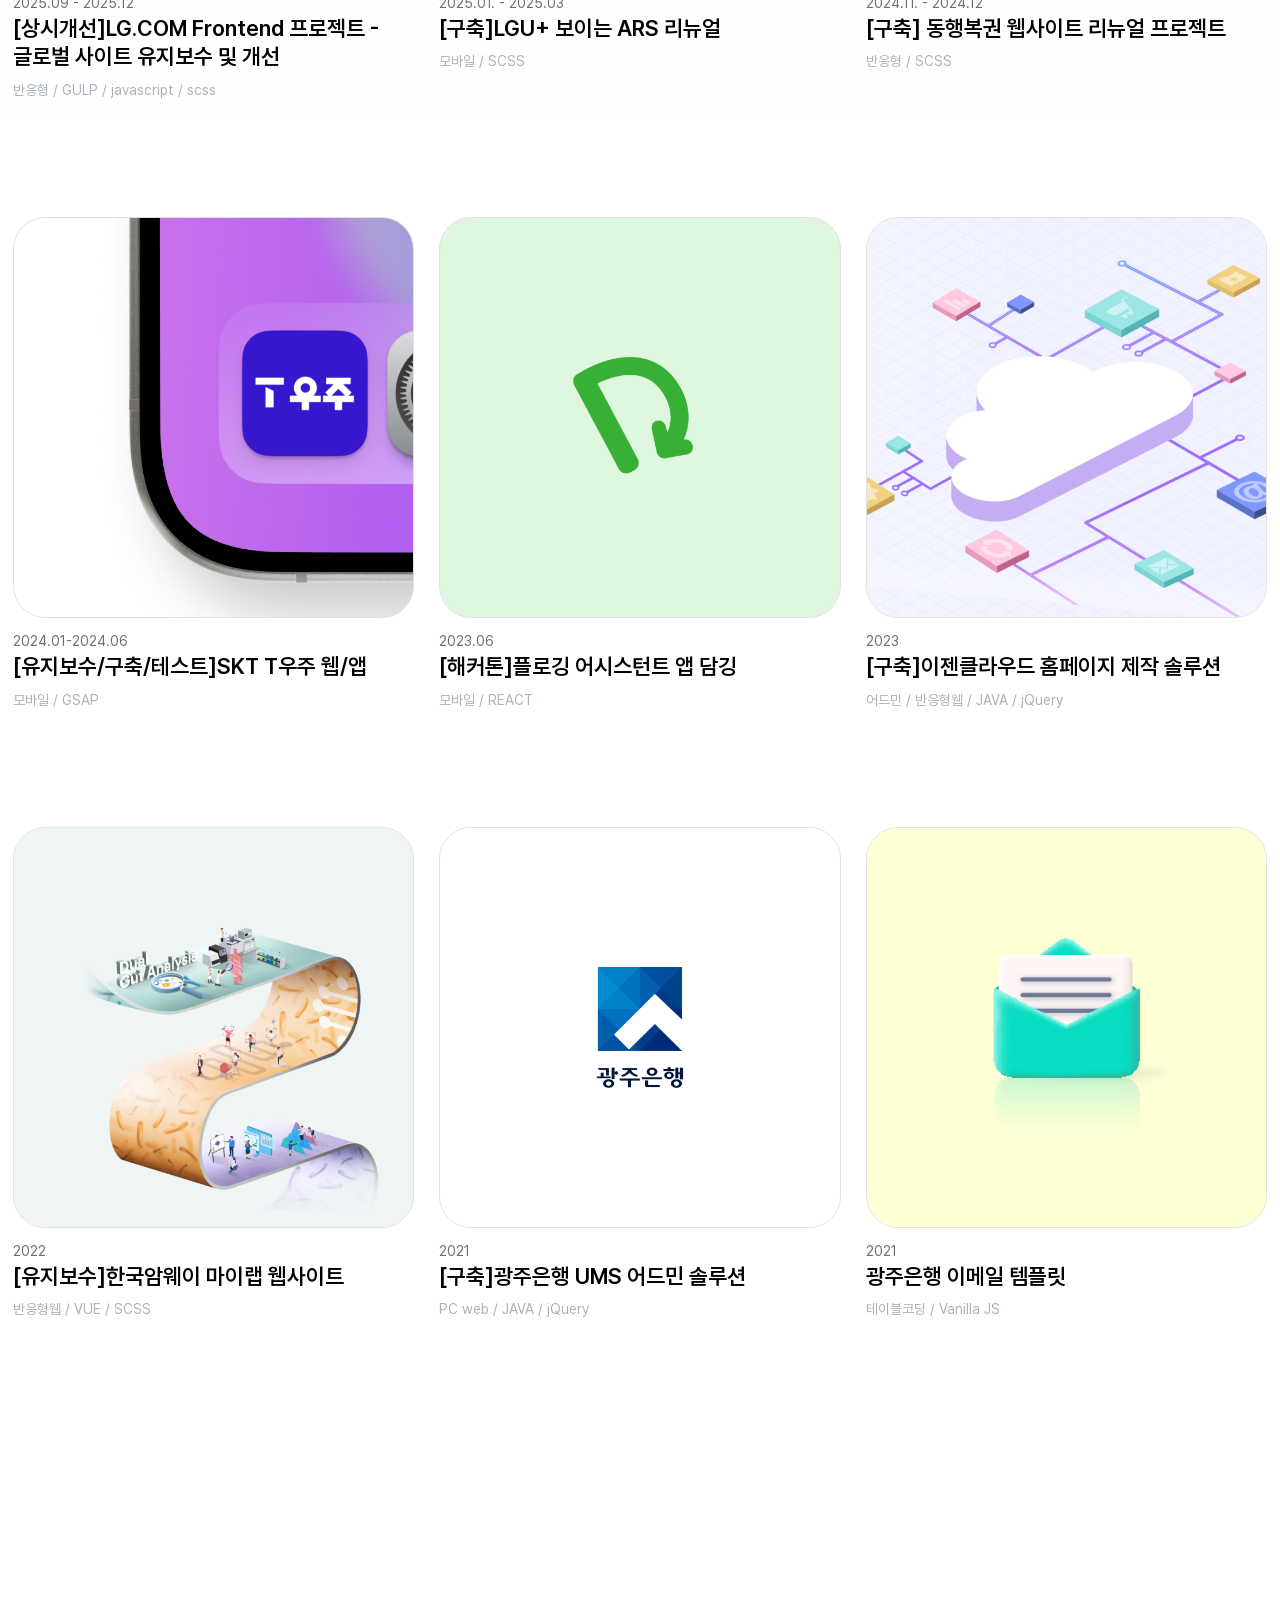
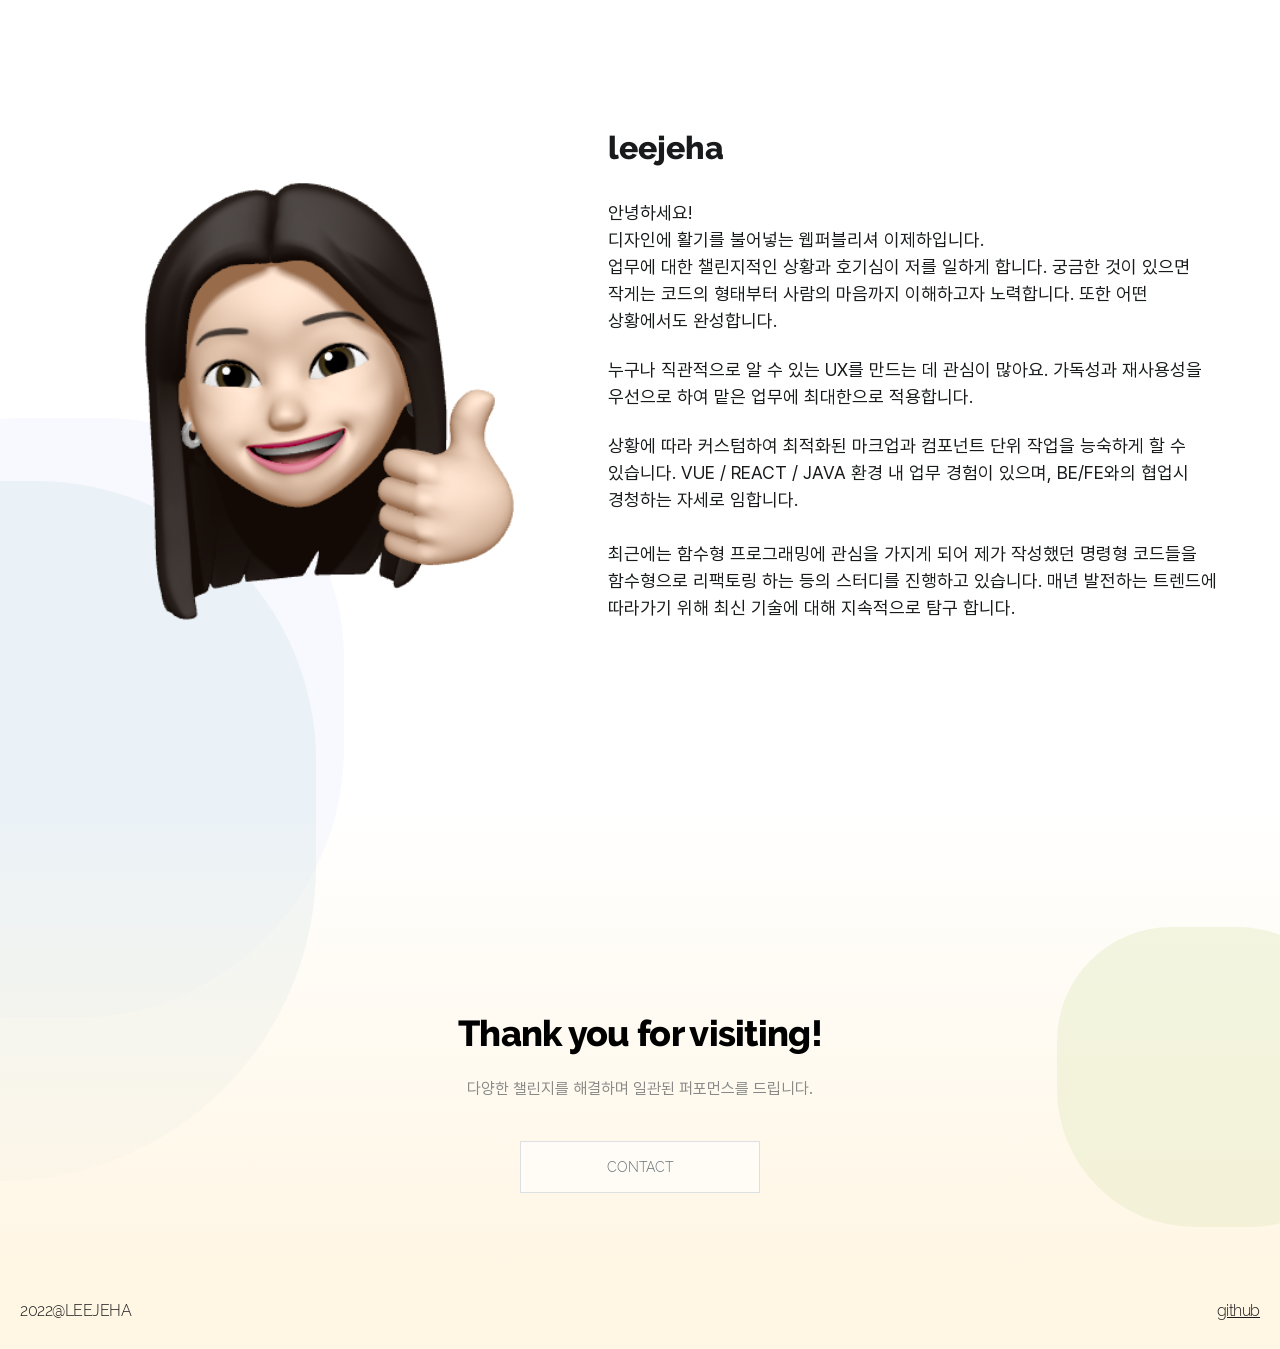
==== commit deb7a85e: "스터디 목록 제거" ====
--- a/index.html
+++ b/index.html
@@ -65,18 +65,6 @@
 				<div class="project-container">
 					<ul class="list-project box-ani top-bottom">
 						<li>
-							<a href="./study/js-practice_scrollEvent/blank.html">
-								<div class="thumb-box">
-									<img src="./img/thumb/thumb_js.png" alt="lgu">
-								</div>
-								<div class="thumb-title-box">
-									<span class="project-year">2026 진행중</span>
-									<strong class="thumb-title">[study] Canvas & Vanilla JS 제어 및 데이터바인딩 스터디</strong>
-									<p class="desc">반응형 / javascript</p>
-								</div>
-							</a>
-						</li>
-						<li>
 							<a href="https://panoramic-vertebra-c48.notion.site/LG-COM-349ea56a528d80969ec1e3cdd3a48a9d">
 								<div class="thumb-box">
 									<img src="./img/thumb/thumb_lgcom.png" alt="lgu">
